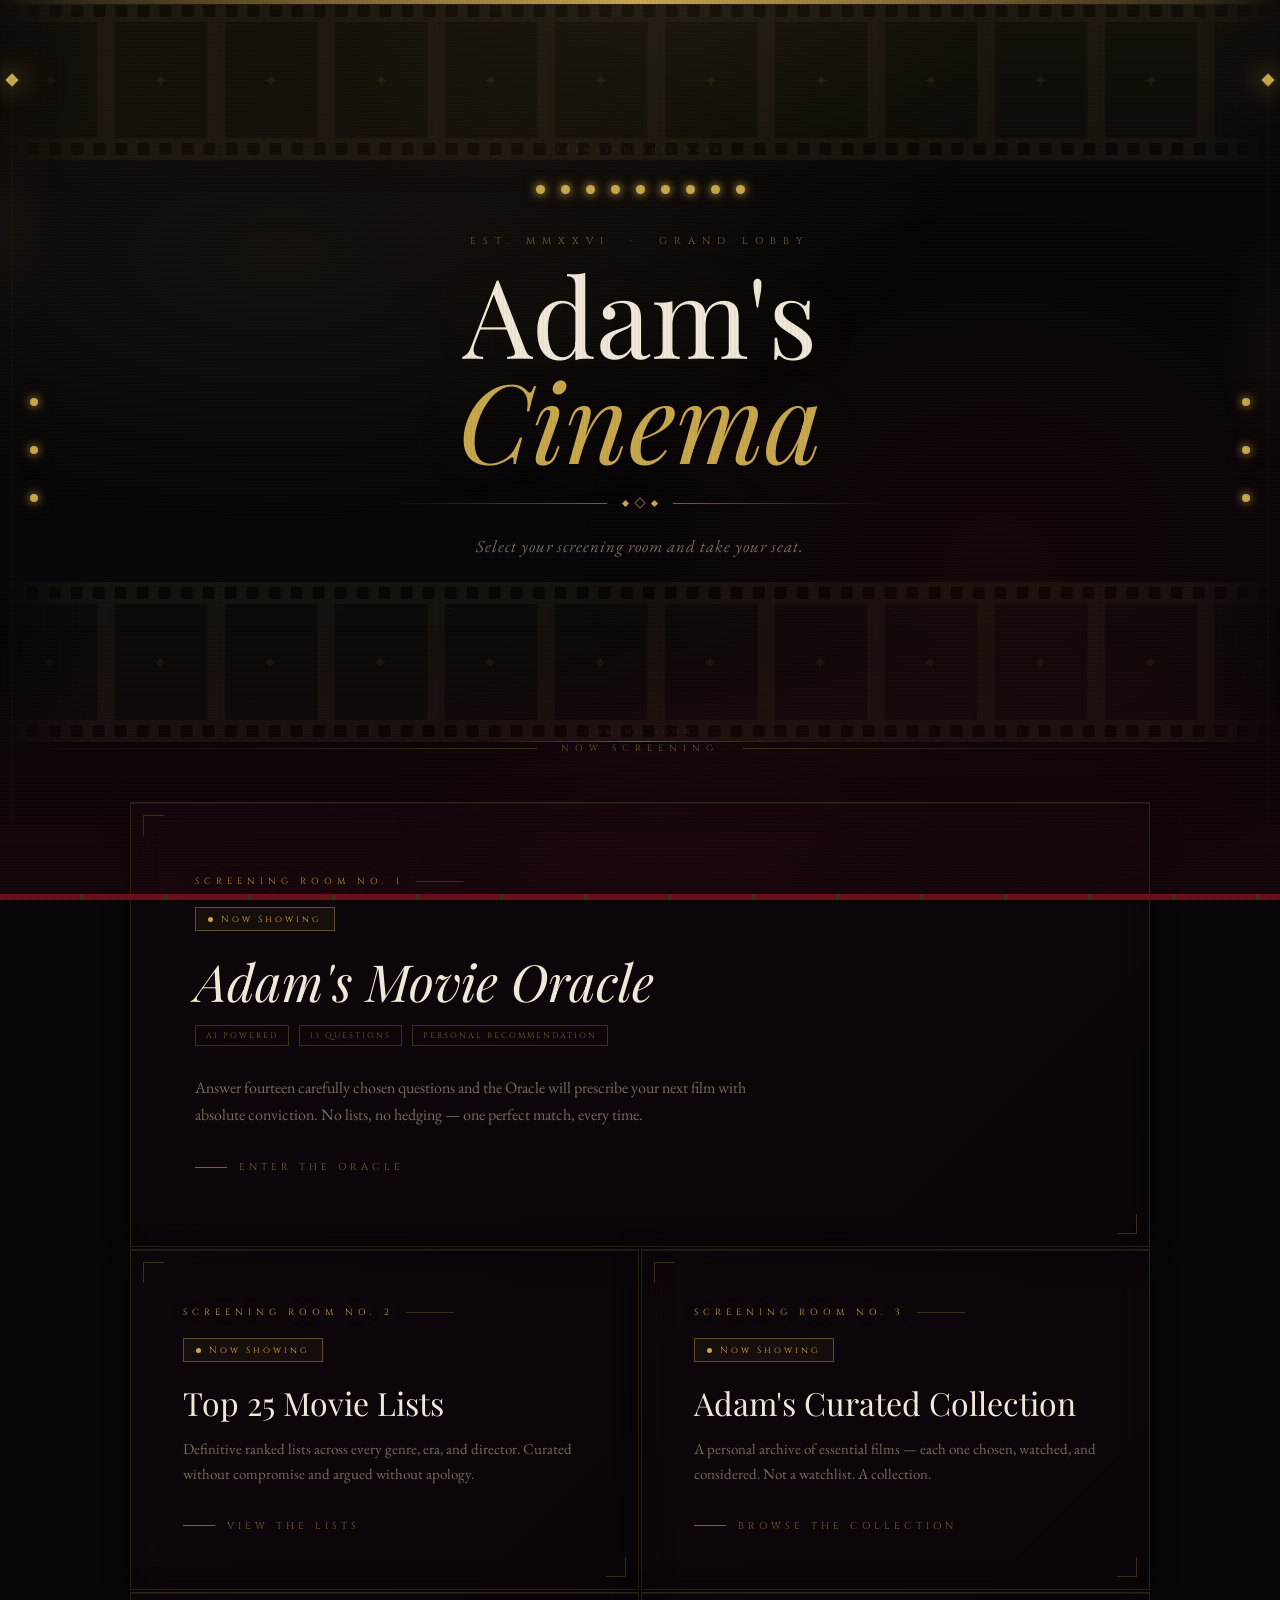
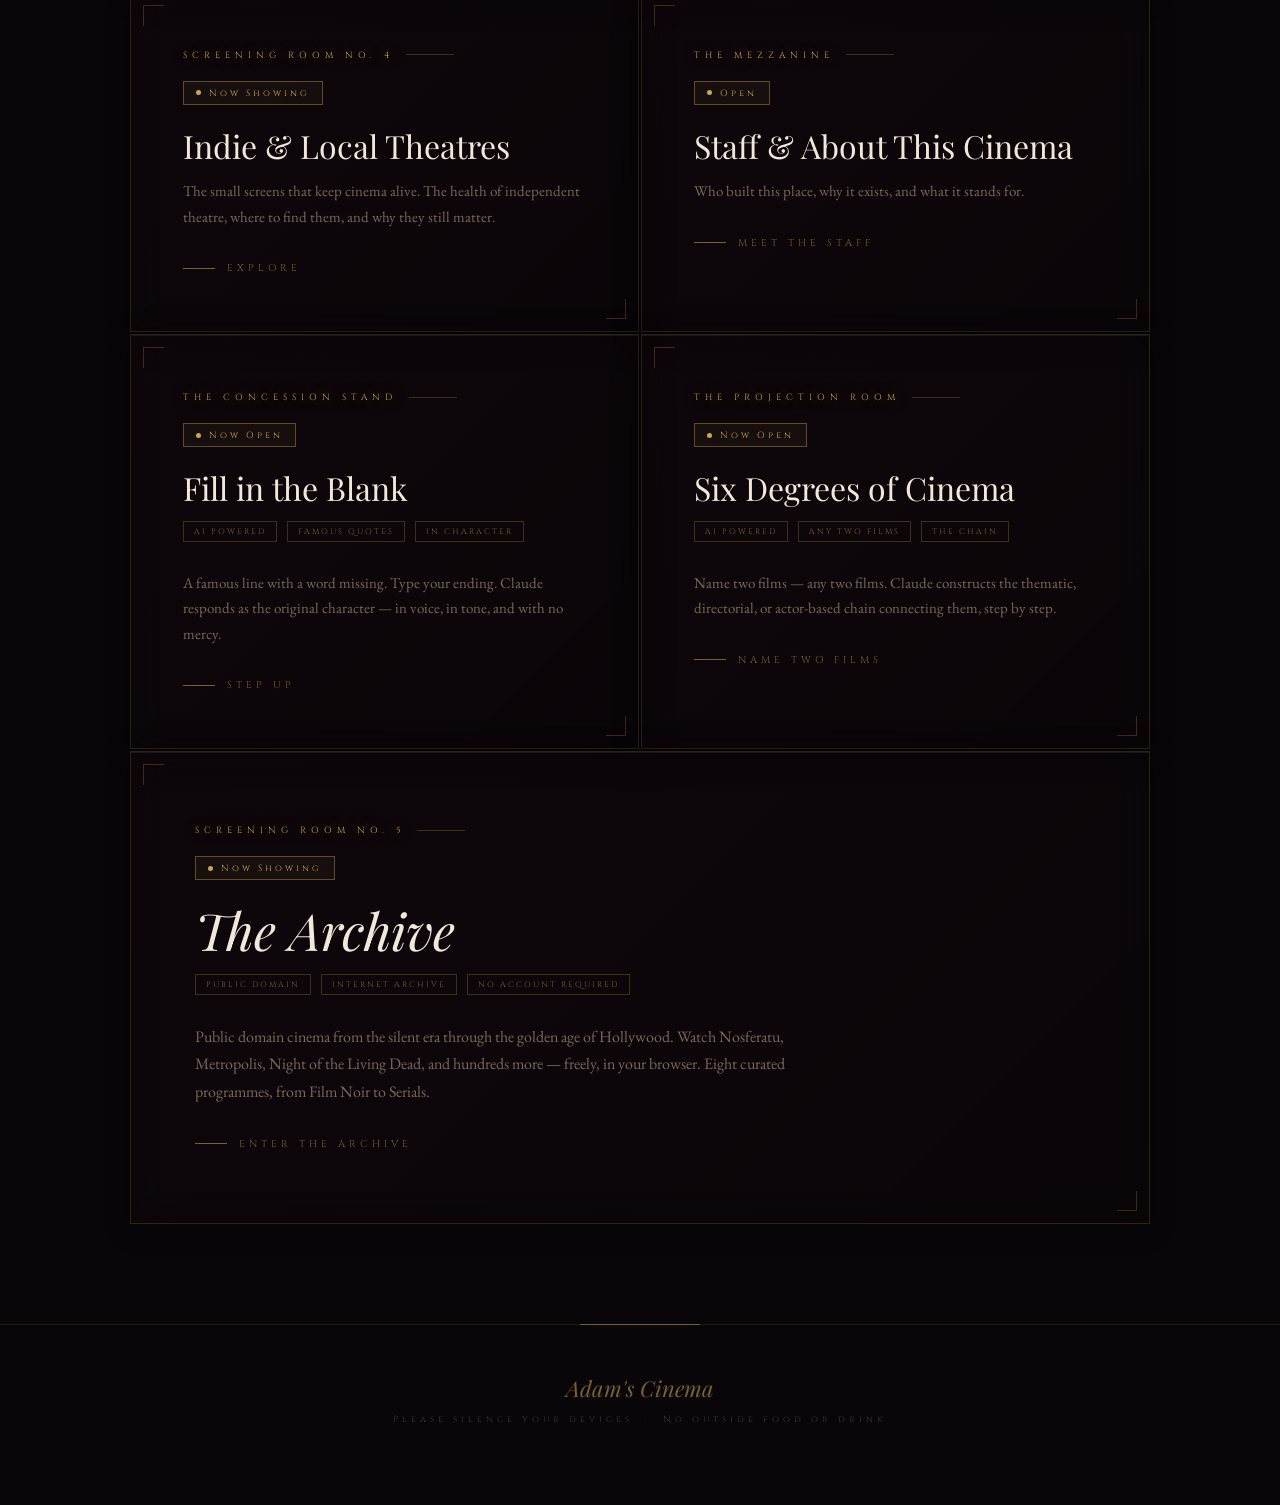
==== index.html @ 1a8cfc2f "Add Six Degrees of Cinema, Oracle dossier; update docs sixdegrees.html (new): - Two film inputs → or" ====
<!DOCTYPE html>
<html lang="en">
<head>
<meta charset="UTF-8">
<meta name="viewport" content="width=device-width, initial-scale=1.0">
<title>Adam's Cinema — Grand Lobby</title>
<link rel="preconnect" href="https://fonts.googleapis.com">
<link rel="preconnect" href="https://fonts.gstatic.com" crossorigin>
<link href="https://fonts.googleapis.com/css2?family=Playfair+Display:ital,wght@0,400;0,500;0,700;1,400;1,600&family=EB+Garamond:ital,wght@0,400;0,500;1,400&family=Cinzel:wght@400;500;600&family=Courier+Prime:ital,wght@0,400;0,700;1,400&display=swap" rel="stylesheet">
<link rel="stylesheet" href="style.css">
<style>
/* index overrides */
.curtain-left, .curtain-right { transition-duration:2s; }
.floor-glow { height:280px; background:linear-gradient(to top,rgba(107,15,26,0.12),transparent); }
.spotlight { position:fixed; top:-100px; left:50%; transform:translateX(-50%); width:800px; height:600px; background:radial-gradient(ellipse at 50% 10%,rgba(201,168,76,0.05) 0%,transparent 65%); pointer-events:none; z-index:1; }
.sconce { position:fixed; top:50%; transform:translateY(-50%); width:20px; z-index:5; display:flex; flex-direction:column; align-items:center; gap:40px; }
.sconce.left { left:24px; }
.sconce.right { right:24px; }
.sconce-bulb { width:8px; height:8px; border-radius:50%; background:var(--gold); box-shadow:0 0 10px var(--gold),0 0 24px rgba(201,168,76,0.3); animation:sconcePulse 4s ease infinite; }
.sconce-bulb:nth-child(2){animation-delay:1.3s} .sconce-bulb:nth-child(3){animation-delay:2.6s}
@keyframes sconcePulse { 0%,100%{opacity:0.7} 50%{opacity:1;box-shadow:0 0 14px var(--gold),0 0 30px rgba(201,168,76,0.4)} }
header { padding:185px 20px 185px; overflow:hidden; position:relative; }
.header-content { position:relative; z-index:2; }
.marquee-row { display:flex; justify-content:center; align-items:center; gap:16px; margin-bottom:40px; }
.marquee-bulb { width:9px; height:9px; border-radius:50%; background:var(--gold); box-shadow:0 0 8px var(--gold),0 0 16px rgba(201,168,76,0.35); animation:bulbFlicker 3.5s ease infinite; }
.marquee-bulb:nth-child(2n){animation-delay:0.5s} .marquee-bulb:nth-child(3n){animation-delay:1.1s} .marquee-bulb:nth-child(4n){animation-delay:1.7s} .marquee-bulb:nth-child(5n){animation-delay:2.3s}
.established { font-family:'Cinzel',serif; font-size:10px; letter-spacing:7px; color:var(--gold-dim); text-transform:uppercase; margin-bottom:14px; opacity:0; animation:revealDown 0.9s ease forwards 2.4s; }
h1 { font-size:clamp(52px,9vw,110px); text-shadow:0 0 80px rgba(201,168,76,0.12); opacity:0; animation:revealDown 0.9s ease forwards 2.6s; }
.header-rule { display:flex; align-items:center; justify-content:center; gap:16px; margin:28px auto; max-width:500px; opacity:0; animation:revealDown 0.9s ease forwards 2.8s; }
.rule-line { flex:1; height:1px; background:linear-gradient(90deg,transparent,var(--gold-dim)); }
.rule-line.r { background:linear-gradient(270deg,transparent,var(--gold-dim)); }
.rule-center { display:flex; gap:8px; align-items:center; }
.diamond { width:5px; height:5px; background:var(--gold); transform:rotate(45deg); }
.diamond.hollow { background:transparent; border:1px solid var(--gold-dim); width:8px; height:8px; }
.header-sub { font-family:'EB Garamond',serif; font-style:italic; font-size:17px; color:var(--cream-muted); letter-spacing:1px; opacity:0; animation:revealDown 0.9s ease forwards 3.0s; }
@keyframes revealDown { from{opacity:0;transform:translateY(-16px)} to{opacity:1;transform:translateY(0)} }
.lobby-entry { display:flex; align-items:center; justify-content:center; gap:24px; padding:0 40px 48px; opacity:0; animation:fadeIn 1s ease forwards 3.2s; }
.lobby-line { flex:1; height:1px; background:linear-gradient(90deg,transparent,var(--gold-pale)); }
.lobby-line.r { background:linear-gradient(270deg,transparent,var(--gold-pale)); }
.lobby-label { font-family:'Cinzel',serif; font-size:9px; letter-spacing:6px; color:var(--gold-dim); text-transform:uppercase; white-space:nowrap; }
@keyframes fadeIn { from{opacity:0} to{opacity:1} }
.rooms { display:grid; grid-template-columns:1fr 1fr; gap:2px; max-width:1100px; margin:0 auto; padding:0 40px 100px; }
.room.feature { grid-column:1/-1; }
.room { position:relative; overflow:hidden; cursor:pointer; text-decoration:none; display:block; opacity:0; animation:revealRoom 0.7s ease forwards; background:linear-gradient(135deg,rgba(26,8,16,0.28),rgba(15,5,8,0.35)); backdrop-filter:blur(20px) saturate(1.4); -webkit-backdrop-filter:blur(20px) saturate(1.4); border:1px solid rgba(201,168,76,0.18); box-shadow:inset 0 1px 0 rgba(255,255,255,0.07),0 4px 24px rgba(0,0,0,0.4); transition:border-color 0.4s ease,box-shadow 0.4s ease; }
.room:hover { border-color:rgba(201,168,76,0.4); box-shadow:inset 0 1px 0 rgba(255,255,255,0.08),0 4px 32px rgba(0,0,0,0.5),0 0 40px rgba(201,168,76,0.18),0 0 80px rgba(201,168,76,0.07); }
.room.feature{animation-delay:3.4s} .room:nth-child(2){animation-delay:3.6s} .room:nth-child(3){animation-delay:3.7s} .room:nth-child(4){animation-delay:3.8s} .room:nth-child(5){animation-delay:3.9s} .room:nth-child(6){animation-delay:4.0s} .room:nth-child(7){animation-delay:4.1s} .room:nth-child(8){animation-delay:4.2s}
@keyframes revealRoom { from{opacity:0;transform:translateY(20px)} to{opacity:1;transform:translateY(0)} }
.room::before { content:''; position:absolute; inset:0; background:radial-gradient(ellipse at 50% 0%,rgba(201,168,76,0.06) 0%,transparent 70%); opacity:0; transition:opacity 0.5s; z-index:0; }
.room:hover::before { opacity:1; }
.room::after { content:''; position:absolute; top:12px; left:12px; width:20px; height:20px; border-top:1px solid rgba(201,168,76,0.25); border-left:1px solid rgba(201,168,76,0.25); transition:all 0.4s; z-index:1; }
.room:hover::after { width:28px; height:28px; border-color:var(--gold); }
.room-corner-br { position:absolute; bottom:12px; right:12px; width:20px; height:20px; border-bottom:1px solid rgba(201,168,76,0.25); border-right:1px solid rgba(201,168,76,0.25); transition:all 0.4s; z-index:1; pointer-events:none; }
.room:hover .room-corner-br { width:28px; height:28px; border-color:var(--gold); }
.room-inner { position:relative; z-index:2; padding:56px 52px; display:flex; flex-direction:column; }
.room.feature .room-inner { padding:72px 64px; }
.room-num { font-family:'Cinzel',serif; font-size:9px; letter-spacing:5px; color:var(--gold); text-transform:uppercase; margin-bottom:20px; display:flex; align-items:center; gap:12px; text-shadow:0 0 14px rgba(201,168,76,0.5); }
.room-num::after { content:''; flex:1; max-width:48px; height:1px; background:var(--gold-pale); }
.room-status { display:inline-flex; align-items:center; gap:8px; font-family:'Cinzel',serif; font-size:9px; letter-spacing:3px; padding:5px 12px; border:1px solid; margin-bottom:24px; align-self:flex-start; }
.room-status.showing { border-color:rgba(201,168,76,0.4); color:var(--gold); background:rgba(201,168,76,0.05); }
.room-status.coming-soon { border-color:rgba(139,26,40,0.4); color:var(--crimson-bright); background:rgba(139,26,40,0.05); }
.status-dot { width:5px; height:5px; border-radius:50%; background:currentColor; }
.status-dot.pulse { animation:dotPulse 2s ease infinite; }
@keyframes dotPulse { 0%,100%{opacity:1} 50%{opacity:0.3} }
.room-title { font-family:'Playfair Display',serif; font-weight:400; line-height:1.05; color:var(--cream); margin-bottom:16px; transition:color 0.3s; }
.room.feature .room-title { font-size:clamp(36px,4vw,56px); font-style:italic; }
.room:not(.feature) .room-title { font-size:clamp(24px,2.5vw,36px); }
.room-desc { font-size:16px; line-height:1.7; color:var(--cream-muted); max-width:600px; transition:color 0.3s; margin-bottom:32px; }
.room:not(.feature) .room-desc { font-size:15px; max-width:100%; }
.room:hover .room-desc { color:var(--cream-dim); }
.room-enter { display:flex; align-items:center; gap:12px; font-family:'Cinzel',serif; font-size:10px; letter-spacing:4px; color:var(--gold-dim); text-transform:uppercase; transition:all 0.4s; margin-top:auto; }
.room:hover .room-enter { color:var(--gold); gap:16px; }
.enter-line { width:32px; height:1px; background:currentColor; transition:width 0.4s; }
.room:hover .enter-line { width:48px; }
.feature-tags { display:flex; gap:10px; flex-wrap:wrap; margin-bottom:28px; }
.tag { font-family:'Cinzel',serif; font-size:8px; letter-spacing:2px; padding:4px 10px; border:1px solid var(--gold-pale); color:var(--gold-dim); text-transform:uppercase; }
.room.coming-soon-room { pointer-events:none; }
.coming-soon-room .room-title, .coming-soon-room .room-desc { opacity:0.5; }
footer { text-align:center; padding:48px 20px 80px; border-top:1px solid var(--cream-ghost); position:relative; }
footer::before { content:''; position:absolute; top:-1px; left:50%; transform:translateX(-50%); width:120px; height:1px; background:var(--gold-dim); }
.footer-mark { font-family:'Playfair Display',serif; font-style:italic; font-size:22px; color:var(--gold-dim); margin-bottom:10px; }
.footer-sub { font-family:'Cinzel',serif; font-size:9px; letter-spacing:4px; color:var(--cream-muted); opacity:0.5; }
/* Filmstrip — top row (trending) + bottom row (upcoming) */
.filmstrip-top,.filmstrip-bottom { position:absolute; left:0; right:0; height:160px; z-index:0; overflow:hidden; pointer-events:none; -webkit-mask-image:linear-gradient(to right,transparent 0%,rgba(0,0,0,0.9) 7%,rgba(0,0,0,0.9) 93%,transparent 100%); mask-image:linear-gradient(to right,transparent 0%,rgba(0,0,0,0.9) 7%,rgba(0,0,0,0.9) 93%,transparent 100%); }
.filmstrip-top { top:0; }
.filmstrip-bottom { bottom:0; }
.filmstrip-top.interactive,.filmstrip-bottom.interactive { pointer-events:auto; }
.filmstrip-scroll { display:flex; height:100%; animation:filmRoll 55s linear infinite; will-change:transform; }
.filmstrip-scroll.reverse { animation-name:filmRollReverse; }
.filmstrip-scroll:hover { animation-play-state:paused; }
@keyframes filmRoll { from{transform:translateX(0)} to{transform:translateX(-50%)} }
@keyframes filmRollReverse { from{transform:translateX(-50%)} to{transform:translateX(0)} }
.film-unit { display:flex; flex-direction:column; flex-shrink:0; width:110px; background:#18140f; transition:transform 0.25s ease; }
.film-unit[data-title] { cursor:pointer; }
.film-unit[data-title]:hover { transform:scaleY(1.06); transform-origin:center; z-index:10; }
.film-sprocket { height:22px; flex-shrink:0; background-color:#18140f; background-image:url("data:image/svg+xml,%3Csvg xmlns='http://www.w3.org/2000/svg' width='22' height='22'%3E%3Crect width='22' height='22' fill='%2318140f'/%3E%3Crect x='5' y='5' width='12' height='12' rx='2' fill='%230a0706'/%3E%3C/svg%3E"); background-repeat:repeat-x; background-size:22px 22px; }
.film-middle { flex:1; display:flex; align-items:stretch; }
.film-border-l { width:5px; background:#18140f; flex-shrink:0; }
.film-window { flex:1; position:relative; overflow:hidden; background:#0d0b09; border-radius:2px; }
.film-window img { width:100%; height:100%; object-fit:cover; display:block; opacity:0; transition:opacity 0.5s,filter 0.35s; filter:saturate(0.5) brightness(0.7) sepia(0.2); }
.film-window img.loaded { opacity:1; }
.film-unit[data-title]:hover .film-window img { filter:saturate(1) brightness(1); }
.film-no-poster { width:100%; height:100%; display:flex; align-items:center; justify-content:center; color:rgba(201,168,76,0.1); font-size:18px; }
.film-edge-code { position:absolute; top:3px; left:3px; font-family:'Courier New',monospace; font-size:5px; color:rgba(201,168,76,0.18); letter-spacing:0.5px; line-height:1; }
.film-divider { width:14px; background:#18140f; flex-shrink:0; border-left:1px solid #0a0706; }
.filmstrip-label { position:absolute; bottom:5px; left:50%; transform:translateX(-50%); font-family:'Cinzel',serif; font-size:7px; letter-spacing:5px; color:rgba(201,168,76,0.2); text-transform:uppercase; white-space:nowrap; pointer-events:none; z-index:2; }
/* Hover popup card */
#film-popup { position:fixed; z-index:500; width:200px; background:rgba(18,6,12,0.42); backdrop-filter:blur(24px) saturate(1.5); -webkit-backdrop-filter:blur(24px) saturate(1.5); border:1px solid rgba(201,168,76,0.3); pointer-events:none; opacity:0; transform:translateY(6px); transition:opacity 0.22s ease,transform 0.22s ease; box-shadow:inset 0 1px 0 rgba(255,255,255,0.05),0 8px 32px rgba(0,0,0,0.65),0 0 0 1px rgba(201,168,76,0.05); display:none; }
#film-popup.visible { opacity:1; transform:translateY(0); }
#film-popup::before,#film-popup::after { content:''; position:absolute; width:12px; height:12px; border-color:rgba(201,168,76,0.6); border-style:solid; }
#film-popup::before { top:-1px; left:-1px; border-width:1px 0 0 1px; }
#film-popup::after { bottom:-1px; right:-1px; border-width:0 1px 1px 0; }
.popup-poster-wrap { width:100%; aspect-ratio:2/3; overflow:hidden; background:rgba(26,8,16,0.6); }
.popup-poster { width:100%; height:100%; object-fit:cover; display:block; filter:saturate(0.85) brightness(0.92); }
.popup-no-poster { width:100%; height:100%; display:flex; align-items:center; justify-content:center; color:rgba(201,168,76,0.1); font-size:28px; }
.popup-info { padding:10px 12px 13px; }
.popup-title { font-family:'Playfair Display',serif; font-size:13px; font-style:italic; color:var(--cream); line-height:1.3; margin-bottom:5px; }
.popup-meta { font-family:'Cinzel',serif; font-size:7.5px; letter-spacing:2px; color:var(--gold-dim); text-transform:uppercase; margin-bottom:7px; }
.popup-overview { font-family:'EB Garamond',serif; font-size:12px; line-height:1.55; color:var(--cream-muted); }
@media (max-width:700px) {
  .rooms { grid-template-columns:1fr; padding:0 20px 80px; }
  .room.feature { grid-column:1; }
  .room-inner { padding:40px 32px; }
  .room.feature .room-inner { padding:48px 32px; }
  h1 { font-size:52px; }
  .sconce { display:none; }
  header { padding:135px 20px 135px; }
  .filmstrip-top,.filmstrip-bottom { height:120px; }
  .film-unit { width:88px; }
  #film-popup { display:none !important; }
}
</style>
</head>
<body>

<div class="curtain-left" id="curtainL"></div>
<div class="curtain-right" id="curtainR"></div>

<div class="ceiling"></div>
<div class="ceiling-glow"></div>
<div class="floor"></div>
<div class="floor-glow"></div>
<div class="spotlight"></div>

<div class="sconce left">
  <div class="sconce-bulb"></div>
  <div class="sconce-bulb"></div>
  <div class="sconce-bulb"></div>
</div>
<div class="sconce right">
  <div class="sconce-bulb"></div>
  <div class="sconce-bulb"></div>
  <div class="sconce-bulb"></div>
</div>

<header>
  <!-- Filmstrip top: Trending This Week — scrolls left -->
  <div class="filmstrip-top" id="filmstripTop">
    <div class="filmstrip-scroll" id="filmstripTrackTop"></div>
    <div class="filmstrip-label">Trending This Week</div>
  </div>
  <!-- Filmstrip bottom: Coming Soon — scrolls right -->
  <div class="filmstrip-bottom" id="filmstripBottom">
    <div class="filmstrip-scroll reverse" id="filmstripTrackBottom"></div>
    <div class="filmstrip-label">Coming Soon</div>
  </div>

  <div class="header-content">
    <div class="marquee-row">
      <div class="marquee-bulb"></div><div class="marquee-bulb"></div>
      <div class="marquee-bulb"></div><div class="marquee-bulb"></div>
      <div class="marquee-bulb"></div><div class="marquee-bulb"></div>
      <div class="marquee-bulb"></div><div class="marquee-bulb"></div>
      <div class="marquee-bulb"></div>
    </div>

    <div class="established">Est. MMXXVI &nbsp;·&nbsp; Grand Lobby</div>

    <h1>Adam's<em>Cinema</em></h1>

    <div class="header-rule">
      <div class="rule-line"></div>
      <div class="rule-center">
        <div class="diamond"></div>
        <div class="diamond hollow"></div>
        <div class="diamond"></div>
      </div>
      <div class="rule-line r"></div>
    </div>

    <p class="header-sub">Select your screening room and take your seat.</p>
  </div>
</header>

<div class="lobby-entry">
  <div class="lobby-line"></div>
  <span class="lobby-label">Now Screening</span>
  <div class="lobby-line r"></div>
</div>

<div class="rooms">

  <!-- FEATURE: Film Oracle -->
  <a class="room feature" href="adams-oracle.html">
    <div class="room-corner-br"></div>
    <div class="room-inner">
      <div class="room-num">Screening Room No. 1</div>
      <div class="room-status showing">
        <div class="status-dot pulse"></div>
        Now Showing
      </div>
      <div class="room-title">Adam's Movie Oracle</div>
      <div class="feature-tags">
        <span class="tag">AI Powered</span>
        <span class="tag">13 Questions</span>
        <span class="tag">Personal Recommendation</span>
      </div>
      <p class="room-desc">Answer fourteen carefully chosen questions and the Oracle will prescribe your next film with absolute conviction. No lists, no hedging — one perfect match, every time.</p>
      <div class="room-enter">
        <div class="enter-line"></div>
        Enter the Oracle
      </div>
    </div>
  </a>

  <!-- Top 25 Lists -->
  <a class="room" href="top25.html">
    <div class="room-corner-br"></div>
    <div class="room-inner">
      <div class="room-num">Screening Room No. 2</div>
      <div class="room-status showing">
        <div class="status-dot pulse"></div>
        Now Showing
      </div>
      <div class="room-title">Top 25 Movie Lists</div>
      <p class="room-desc">Definitive ranked lists across every genre, era, and director. Curated without compromise and argued without apology.</p>
      <div class="room-enter">
        <div class="enter-line"></div>
        View the Lists
      </div>
    </div>
  </a>

  <!-- Curated Collection -->
  <a class="room" href="collection.html">
    <div class="room-corner-br"></div>
    <div class="room-inner">
      <div class="room-num">Screening Room No. 3</div>
      <div class="room-status showing">
        <div class="status-dot pulse"></div>
        Now Showing
      </div>
      <div class="room-title">Adam's Curated Collection</div>
      <p class="room-desc">A personal archive of essential films — each one chosen, watched, and considered. Not a watchlist. A collection.</p>
      <div class="room-enter">
        <div class="enter-line"></div>
        Browse the Collection
      </div>
    </div>
  </a>

  <!-- Indie & Local Theatres -->
  <a class="room" href="indie.html">
    <div class="room-corner-br"></div>
    <div class="room-inner">
      <div class="room-num">Screening Room No. 4</div>
      <div class="room-status showing">
        <div class="status-dot pulse"></div>
        Now Showing
      </div>
      <div class="room-title">Indie & Local Theatres</div>
      <p class="room-desc">The small screens that keep cinema alive. The health of independent theatre, where to find them, and why they still matter.</p>
      <div class="room-enter">
        <div class="enter-line"></div>
        Explore
      </div>
    </div>
  </a>

  <!-- Staff / About -->
  <a class="room" href="staff.html">
    <div class="room-corner-br"></div>
    <div class="room-inner">
      <div class="room-num">The Mezzanine</div>
      <div class="room-status showing">
        <div class="status-dot pulse"></div>
        Open
      </div>
      <div class="room-title">Staff &amp; About This Cinema</div>
      <p class="room-desc">Who built this place, why it exists, and what it stands for.</p>
      <div class="room-enter">
        <div class="enter-line"></div>
        Meet the Staff
      </div>
    </div>
  </a>

  <!-- The Concession Stand -->
  <a class="room" href="concession.html">
    <div class="room-corner-br"></div>
    <div class="room-inner">
      <div class="room-num">The Concession Stand</div>
      <div class="room-status showing">
        <div class="status-dot pulse"></div>
        Now Open
      </div>
      <div class="room-title">Fill in the Blank</div>
      <div class="feature-tags">
        <span class="tag">AI Powered</span>
        <span class="tag">Famous Quotes</span>
        <span class="tag">In Character</span>
      </div>
      <p class="room-desc">A famous line with a word missing. Type your ending. Claude responds as the original character — in voice, in tone, and with no mercy.</p>
      <div class="room-enter">
        <div class="enter-line"></div>
        Step Up
      </div>
    </div>
  </a>

  <!-- Six Degrees of Cinema -->
  <a class="room" href="sixdegrees.html">
    <div class="room-corner-br"></div>
    <div class="room-inner">
      <div class="room-num">The Projection Room</div>
      <div class="room-status showing">
        <div class="status-dot pulse"></div>
        Now Open
      </div>
      <div class="room-title">Six Degrees of Cinema</div>
      <div class="feature-tags">
        <span class="tag">AI Powered</span>
        <span class="tag">Any Two Films</span>
        <span class="tag">The Chain</span>
      </div>
      <p class="room-desc">Name two films — any two films. Claude constructs the thematic, directorial, or actor-based chain connecting them, step by step.</p>
      <div class="room-enter">
        <div class="enter-line"></div>
        Name Two Films
      </div>
    </div>
  </a>

  <!-- The Archive — full-width bookend matching Oracle -->
  <a class="room feature" href="classic.html">
    <div class="room-corner-br"></div>
    <div class="room-inner">
      <div class="room-num">Screening Room No. 5</div>
      <div class="room-status showing">
        <div class="status-dot pulse"></div>
        Now Showing
      </div>
      <div class="room-title">The Archive</div>
      <div class="feature-tags">
        <span class="tag">Public Domain</span>
        <span class="tag">Internet Archive</span>
        <span class="tag">No Account Required</span>
      </div>
      <p class="room-desc">Public domain cinema from the silent era through the golden age of Hollywood. Watch Nosferatu, Metropolis, Night of the Living Dead, and hundreds more — freely, in your browser. Eight curated programmes, from Film Noir to Serials.</p>
      <div class="room-enter">
        <div class="enter-line"></div>
        Enter the Archive
      </div>
    </div>
  </a>

</div>

<footer>
  <div class="footer-mark">Adam's Cinema</div>
  <div class="footer-sub">Please silence your devices &nbsp;·&nbsp; No outside food or drink</div>
</footer>

<script>
  // Curtain open
  setTimeout(() => {
    document.getElementById('curtainL').classList.add('open');
    document.getElementById('curtainR').classList.add('open');
  }, 400);

  // ── Filmstrip: Trending (top) + Upcoming (bottom) ─────────────────────
  const WORKER      = 'https://tmdb-proxy.adamrowe312.workers.dev';
  const POSTER_BASE = 'https://image.tmdb.org/t/p/w185';

  function esc(s) {
    return String(s || '').replace(/&/g, '&amp;').replace(/"/g, '&quot;');
  }

  function buildUnit(m, index) {
    const posterHtml = m && m.poster_path
      ? `<img src="${POSTER_BASE}${m.poster_path}" alt="" loading="lazy">`
      : `<div class="film-no-poster">✦</div>`;
    const edgeCode = m ? String(index + 1).padStart(2, '0') : '—';
    const dataAttrs = m
      ? `data-title="${esc(m.title)}" data-year="${m.release_date ? m.release_date.slice(0,4) : ''}" data-rating="${m.vote_average ? m.vote_average.toFixed(1) : ''}" data-overview="${esc((m.overview || '').slice(0, 160))}" data-poster="${esc(m.poster_path || '')}"`
      : '';

    return `<div class="film-unit" ${dataAttrs}>
      <div class="film-sprocket"></div>
      <div class="film-middle">
        <div class="film-border-l"></div>
        <div class="film-window">
          <div class="film-edge-code">${edgeCode}</div>
          ${posterHtml}
        </div>
        <div class="film-divider"></div>
      </div>
      <div class="film-sprocket"></div>
    </div>`;
  }

  // ── Popup ───────────────────────────────────────────────────────────────
  const popup          = document.getElementById('film-popup');
  const popupImg       = document.getElementById('popup-img');
  const popupTitleEl   = document.getElementById('popup-title');
  const popupMetaEl    = document.getElementById('popup-meta');
  const popupOverviewEl = document.getElementById('popup-overview');
  let   hideTimer;

  function showPopup(unit, isTop) {
    const title    = unit.dataset.title;
    const year     = unit.dataset.year;
    const rating   = unit.dataset.rating;
    const overview = unit.dataset.overview;
    const poster   = unit.dataset.poster;
    if (!title) return;

    clearTimeout(hideTimer);
    popupTitleEl.textContent    = title;
    popupMetaEl.textContent     = [year, rating ? '★ ' + rating : ''].filter(Boolean).join('  ·  ');
    popupOverviewEl.textContent = overview || '';

    if (poster) {
      popupImg.src = POSTER_BASE + poster;
      popupImg.parentElement.style.display = 'block';
    } else {
      popupImg.parentElement.style.display = 'none';
    }

    // Render off-screen to measure, then position
    popup.style.visibility = 'hidden';
    popup.style.display    = 'block';

    requestAnimationFrame(() => {
      const rect = unit.getBoundingClientRect();
      const pw   = popup.offsetWidth;
      const ph   = popup.offsetHeight;
      const vw   = window.innerWidth;
      const vh   = window.innerHeight;

      let left = rect.left + rect.width / 2 - pw / 2;
      left = Math.max(8, Math.min(left, vw - pw - 8));

      let top = isTop ? rect.bottom + 10 : rect.top - ph - 10;
      top = Math.max(8, Math.min(top, vh - ph - 8));

      popup.style.left       = left + 'px';
      popup.style.top        = top  + 'px';
      popup.style.visibility = 'visible';
      requestAnimationFrame(() => popup.classList.add('visible'));
    });
  }

  function hidePopup() {
    popup.classList.remove('visible');
    hideTimer = setTimeout(() => { popup.style.display = 'none'; }, 230);
  }

  function attachPopupEvents(track, isTop) {
    track.querySelectorAll('.film-unit[data-title]').forEach(unit => {
      unit.addEventListener('mouseenter', () => showPopup(unit, isTop));
      unit.addEventListener('mouseleave', hidePopup);
    });
  }

  function buildStrip(track, bg, films, isTop) {
    const unitWidth = 110;
    if (!films.length) {
      const placeholders = Array.from({length: 20}, (_, i) => buildUnit(null, i)).join('');
      track.innerHTML = placeholders + placeholders;
      return;
    }
    const units = films.map((m, i) => buildUnit(m, i)).join('');
    track.innerHTML = units + units;
    track.querySelectorAll('img').forEach(img => {
      img.addEventListener('load',  () => img.classList.add('loaded'));
      img.addEventListener('error', () => {
        img.parentElement.innerHTML = '<div class="film-no-poster">✦</div>';
      });
    });
    bg.classList.add('interactive');
    const duration = Math.max(25, (films.length * unitWidth) / 6);
    track.style.animationDuration = `${duration}s`;
    attachPopupEvents(track, isTop);
  }

  async function loadFilmstrips() {
    const trackTop    = document.getElementById('filmstripTrackTop');
    const trackBottom = document.getElementById('filmstripTrackBottom');
    const bgTop       = document.getElementById('filmstripTop');
    const bgBottom    = document.getElementById('filmstripBottom');

    const [trendingData, upcomingData] = await Promise.all([
      fetch(`${WORKER}/trending/movie/week`).then(r => r.json()).catch(() => ({ results: [] })),
      fetch(`${WORKER}/movie/upcoming?region=US&page=1`).then(r => r.json()).catch(() => ({ results: [] }))
    ]);

    buildStrip(trackTop,    bgTop,    (trendingData.results || []).filter(m => m.title), true);
    buildStrip(trackBottom, bgBottom, (upcomingData.results || []).filter(m => m.title), false);
  }

  loadFilmstrips();
</script>

<script>
(function(){
  if(window.innerWidth<900)return;
  if(window.matchMedia('(prefers-reduced-motion:reduce)').matches)return;

  // Create left and right rails
  ['rail-l','rail-r'].forEach(function(c){
    var r=document.createElement('div');
    r.className='theatre-rail '+c;
    r.setAttribute('aria-hidden','true');
    r.innerHTML='<div class="rail-track"><div class="rail-fill"></div></div>'
               +'<div class="rail-marker"></div>'
               +'<div class="rail-glow"></div>';
    document.body.appendChild(r);
  });

  var fills   = document.querySelectorAll('.rail-fill');
  var markers = document.querySelectorAll('.rail-marker');
  var glows   = document.querySelectorAll('.rail-glow');

  // ── Scroll rope + parallax glow ──────────────────
  function update(){
    var s = window.scrollY;
    var maxS = document.documentElement.scrollHeight - window.innerHeight;
    var p = maxS > 0 ? Math.min(1, Math.max(0, s / maxS)) : 0;

    // Rope fill
    fills.forEach(function(f){ f.style.height = (p*100)+'%'; });

    // Diamond marker (80px padding from top/bottom)
    var trackH = window.innerHeight - 160;
    var markerY = 80 + p * trackH;
    markers.forEach(function(m){ m.style.top = markerY+'px'; });

    // Parallax glow — left leads, right slightly offset
    if(glows[0]) glows[0].style.top = (8  + p*54)+'%';
    if(glows[1]) glows[1].style.top = (22 + p*52)+'%';
  }

  window.addEventListener('scroll', update, {passive:true});
  window.addEventListener('resize', update, {passive:true});
  update();

  // ── Section pulse (IntersectionObserver) ─────────
  var obs = new IntersectionObserver(function(entries){
    entries.forEach(function(e){
      if(e.isIntersecting){
        markers.forEach(function(m){
          m.classList.add('pulsing');
          setTimeout(function(){ m.classList.remove('pulsing'); }, 500);
        });
      }
    });
  },{threshold:0.2, rootMargin:'-8% 0px -8% 0px'});

  document.querySelectorAll(
    'h1, h2, .section-head, .section-head-title, .list-meta, header'
  ).forEach(function(el){ obs.observe(el); });
})();
</script>

<!-- Film hover popup -->
<div id="film-popup">
  <div class="popup-poster-wrap">
    <img class="popup-poster" id="popup-img" src="" alt="">
  </div>
  <div class="popup-info">
    <div class="popup-title" id="popup-title"></div>
    <div class="popup-meta" id="popup-meta"></div>
    <div class="popup-overview" id="popup-overview"></div>
  </div>
</div>

</body>
</html>
---- style.css ----
/* =====================================================
   Adam's Cinema — Shared Stylesheet
   style.css
   ===================================================== */

/* ── GOOGLE FONTS ──────────────────────────────────── */
/* ── CSS VARIABLES ─────────────────────────────────── */
:root {
  --black:          #080608;
  --deep:           #0f0a0c;
  --velvet:         #1a0a10;
  --velvet-mid:     #2a1018;
  --velvet-light:   #3d1822;
  --crimson:        #6b0f1a;
  --crimson-bright: #8b1a28;
  --gold:           #c9a84c;
  --gold-bright:    #e8c86a;
  --gold-dim:       #7a6130;
  --gold-pale:      #3d3018;
  --cream:          #f0e8d8;
  --cream-dim:      #c8b898;
  --cream-muted:    #7a6a58;
  --cream-ghost:    #1e1810;
  --code-bg:        #0e0a0c;
  --code-border:    #2a1a20;
}

/* ── RESET & BASE ──────────────────────────────────── */
* { margin: 0; padding: 0; box-sizing: border-box; }
html { scroll-behavior: smooth; }

body {
  background: var(--black);
  color: var(--cream);
  font-family: 'EB Garamond', Georgia, serif;
  min-height: 100vh;
  overflow-x: hidden;
}

/* Velvet texture overlay */
body::before {
  content: '';
  position: fixed;
  inset: 0;
  background:
    repeating-linear-gradient(90deg, transparent, transparent 2px, rgba(0,0,0,0.03) 2px, rgba(0,0,0,0.03) 4px),
    repeating-linear-gradient(0deg, transparent, transparent 2px, rgba(255,255,255,0.008) 2px, rgba(255,255,255,0.008) 4px);
  pointer-events: none;
  z-index: 500;
}

/* ── AMBIENT LIGHTING ──────────────────────────────── */
/* Slow-drifting colour pools — visible through glass cards */
body::after {
  content: '';
  position: fixed;
  inset: 0;
  background:
    radial-gradient(ellipse 70% 50% at 22% 28%, rgba(201,168,76,0.07) 0%, transparent 60%),
    radial-gradient(ellipse 55% 65% at 78% 62%, rgba(107,15,26,0.10) 0%, transparent 60%),
    radial-gradient(ellipse 40% 30% at 52% 88%, rgba(139,26,40,0.06) 0%, transparent 55%);
  animation: ambientDrift 20s ease-in-out infinite;
  pointer-events: none;
  z-index: 0;
  will-change: transform;
}

@keyframes ambientDrift {
  0%,  100% { transform: translate(0,    0);    }
  25%        { transform: translate(2.5%, -1.5%); }
  50%        { transform: translate(-1.5%, 2.5%); }
  75%        { transform: translate(1.5%,  1.5%); }
}

/* ── CEILING & FLOOR ───────────────────────────────── */
.ceiling {
  position: fixed;
  top: 0; left: 0; right: 0;
  height: 4px;
  background: linear-gradient(90deg, transparent, var(--gold-dim), var(--gold), var(--gold-dim), transparent);
  z-index: 10;
}

.ceiling-glow {
  position: fixed;
  top: 0; left: 0; right: 0;
  height: 200px;
  background: linear-gradient(to bottom, rgba(201,168,76,0.05), transparent);
  pointer-events: none;
  z-index: 1;
}

.floor {
  position: fixed;
  bottom: 0; left: 0; right: 0;
  height: 6px;
  background: repeating-linear-gradient(90deg, var(--crimson) 0px, var(--crimson) 80px, var(--gold-pale) 80px, var(--gold-pale) 84px, var(--crimson) 84px);
  z-index: 10;
}

.floor-glow {
  position: fixed;
  bottom: 0; left: 0; right: 0;
  height: 200px;
  background: linear-gradient(to top, rgba(107,15,26,0.1), transparent);
  pointer-events: none;
  z-index: 1;
}

/* ── CURTAIN ANIMATION (index.html, adams-oracle.html) */
.curtain-left, .curtain-right {
  position: fixed;
  top: 0; width: 50%; height: 100%;
  z-index: 900;
  transition: transform 1.8s cubic-bezier(0.7,0,0.3,1);
}
.curtain-left {
  left: 0;
  background: linear-gradient(to right, #0f0508 0%, #2d0f1a 30%, #1a0810 60%, #2a0e18 80%, #1f0a12 100%);
}
.curtain-right {
  right: 0;
  background: linear-gradient(to left, #0f0508 0%, #2d0f1a 30%, #1a0810 60%, #2a0e18 80%, #1f0a12 100%);
}
.curtain-left::before, .curtain-right::before {
  content: '';
  position: absolute;
  inset: 0;
  background: repeating-linear-gradient(90deg, transparent 0px, transparent 18px, rgba(0,0,0,0.2) 18px, rgba(0,0,0,0.2) 20px, transparent 20px, transparent 38px, rgba(255,255,255,0.02) 38px, rgba(255,255,255,0.02) 40px);
}
.curtain-left.open  { transform: translateX(-100%); }
.curtain-right.open { transform: translateX(100%); }

/* ── NAVIGATION ────────────────────────────────────── */
.nav {
  position: sticky;
  top: 0;
  z-index: 100;
  background: rgba(8,6,8,0.96);
  border-bottom: 1px solid var(--gold-pale);
  padding: 14px 48px;
  display: flex;
  align-items: center;
  justify-content: space-between;
  backdrop-filter: blur(8px);
}

.nav-back {
  display: flex;
  align-items: center;
  gap: 12px;
  font-family: 'Cinzel', serif;
  font-size: 10px;
  letter-spacing: 3px;
  color: var(--gold-dim);
  text-decoration: none;
  text-transform: uppercase;
  transition: color 0.3s;
}
.nav-back:hover { color: var(--gold); }

.nav-back-line {
  width: 24px;
  height: 1px;
  background: currentColor;
  transition: width 0.3s;
}
.nav-back:hover .nav-back-line { width: 36px; }

.nav-title {
  font-family: 'Cinzel', serif;
  font-size: 10px;
  letter-spacing: 4px;
  color: var(--cream-muted);
  text-transform: uppercase;
}

/* ── HEADER ────────────────────────────────────────── */
header {
  text-align: center;
  padding: 80px 20px 64px;
  position: relative;
}

header::after {
  content: '';
  position: absolute;
  bottom: 0;
  left: 50%;
  transform: translateX(-50%);
  width: 300px;
  height: 1px;
  background: linear-gradient(90deg, transparent, var(--gold-dim), transparent);
}

h1 {
  font-family: 'Playfair Display', serif;
  font-weight: 400;
  font-size: clamp(44px, 7vw, 88px);
  line-height: 0.95;
  color: var(--cream);
}

h1 em {
  font-style: italic;
  color: var(--gold);
  display: block;
}

.header-ornament {
  display: flex;
  align-items: center;
  justify-content: center;
  gap: 14px;
  margin: 28px auto;
  max-width: 400px;
}

.orn-line {
  flex: 1;
  height: 1px;
  background: linear-gradient(90deg, transparent, var(--gold-dim));
}
.orn-line.r { background: linear-gradient(270deg, transparent, var(--gold-dim)); }

.orn-diamond {
  width: 5px;
  height: 5px;
  background: var(--gold);
  transform: rotate(45deg);
}

.header-sub {
  font-style: italic;
  font-size: 18px;
  color: var(--cream-muted);
}

/* ── FOOTER ────────────────────────────────────────── */
footer {
  text-align: center;
  padding: 48px 20px 80px;
  border-top: 1px solid var(--cream-ghost);
  position: relative;
}

footer::before {
  content: '';
  position: absolute;
  top: -1px;
  left: 50%;
  transform: translateX(-50%);
  width: 120px;
  height: 1px;
  background: var(--gold-dim);
}

.footer-mark {
  font-family: 'Playfair Display', serif;
  font-style: italic;
  font-size: 22px;
  color: var(--gold-dim);
  margin-bottom: 10px;
}

.footer-sub {
  font-family: 'Cinzel', serif;
  font-size: 9px;
  letter-spacing: 4px;
  color: var(--cream-muted);
  opacity: 0.5;
}

/* ── LOADING BULBS (list.html, adams-oracle.html) ──── */
.loading-lights {
  display: flex;
  justify-content: center;
  gap: 12px;
  margin-bottom: 24px;
}

.loading-bulb {
  width: 8px;
  height: 8px;
  border-radius: 50%;
  background: var(--gold);
  box-shadow: 0 0 10px var(--gold), 0 0 24px rgba(201,168,76,0.3);
  animation: loadPulse 1.2s ease infinite;
}
.loading-bulb:nth-child(2) { animation-delay: 0.2s; }
.loading-bulb:nth-child(3) { animation-delay: 0.4s; }
.loading-bulb:nth-child(4) { animation-delay: 0.6s; }
.loading-bulb:nth-child(5) { animation-delay: 0.8s; }

.loading-text {
  font-family: 'Cinzel', serif;
  font-size: 10px;
  letter-spacing: 5px;
  color: var(--gold-dim);
  text-transform: uppercase;
}

/* ── ANIMATIONS ────────────────────────────────────── */
@keyframes fadeUp {
  from { opacity: 0; transform: translateY(16px); }
  to   { opacity: 1; transform: translateY(0); }
}

@keyframes loadPulse {
  0%, 100% { opacity: 0.25; transform: scale(0.8); }
  50%       { opacity: 1;    transform: scale(1); }
}

@keyframes bulbFlicker {
  0%, 88%, 100% { opacity: 1; }
  91%  { opacity: 0.5; }
  94%  { opacity: 1; }
  97%  { opacity: 0.3; }
}

/* ── RESPONSIVE BASE ───────────────────────────────── */
@media (max-width: 700px) {
  .nav { padding: 12px 24px; }
}

/* ── THEATRE RAILS ─────────────────────────────────── */
/* Three effects unified: scroll rope + parallax glow + section pulse */
.theatre-rail {
  position: fixed;
  top: 0; bottom: 0;
  width: 18px;
  z-index: 6;
  pointer-events: none;
}
.rail-l { left: 3px; }
.rail-r { right: 3px; }

/* Rope track (faint vertical line) */
.rail-track {
  position: absolute;
  top: 80px; bottom: 80px;
  left: 50%;
  transform: translateX(-50%);
  width: 1px;
  background: rgba(201,168,76,0.06);
}

/* Scroll fill (grows as you scroll) */
.rail-fill {
  position: absolute;
  top: 0; left: 0; right: 0;
  height: 0%;
  background: linear-gradient(180deg, rgba(201,168,76,0.45), rgba(201,168,76,0.08));
  transition: height 0.12s linear;
}

/* Diamond scroll marker */
.rail-marker {
  position: absolute;
  left: 50%;
  transform: translateX(-50%) translateY(-50%) rotate(45deg);
  width: 5px; height: 5px;
  background: var(--gold);
  box-shadow: 0 0 6px rgba(201,168,76,0.8), 0 0 12px rgba(201,168,76,0.25);
  top: 80px;
  transition: top 0.12s linear, box-shadow 0.25s ease, transform 0.25s ease;
}

/* Section pulse: diamond brightens when a section scrolls into view */
.rail-marker.pulsing {
  box-shadow: 0 0 14px rgba(201,168,76,1), 0 0 28px rgba(201,168,76,0.55);
  transform: translateX(-50%) translateY(-50%) rotate(45deg) scale(1.9);
}

/* Parallax spotlight glow (drifts behind the rope at different speed) */
.rail-glow {
  position: absolute;
  left: 50%;
  transform: translateX(-50%);
  width: 120px; height: 300px;
  background: radial-gradient(ellipse at center, rgba(201,168,76,0.042) 0%, transparent 60%);
  top: 20%;
  transition: top 0.4s ease;
}

@media (max-width: 900px) {
  .theatre-rail { display: none; }
}

/* ── REDUCED MOTION ───────────────────────────────── */
@media (prefers-reduced-motion: reduce) {
  *, *::before, *::after {
    animation-duration: 0.01ms !important;
    animation-iteration-count: 1 !important;
    transition-duration: 0.01ms !important;
  }
  .curtain-left  { transform: translateX(-100%) !important; }
  .curtain-right { transform: translateX(100%)  !important; }
  .filmstrip-scroll { animation: none !important; }
}

/* ── FOCUS VISIBLE ────────────────────────────────── */
:focus-visible {
  outline: 2px solid var(--gold);
  outline-offset: 3px;
}

:focus:not(:focus-visible) { outline: none; }

/* Override explicit outline:none on form elements */
.range-input:focus-visible,
.text-input:focus-visible,
.era-select:focus-visible {
  outline: 2px solid var(--gold) !important;
  outline-offset: 2px;
}
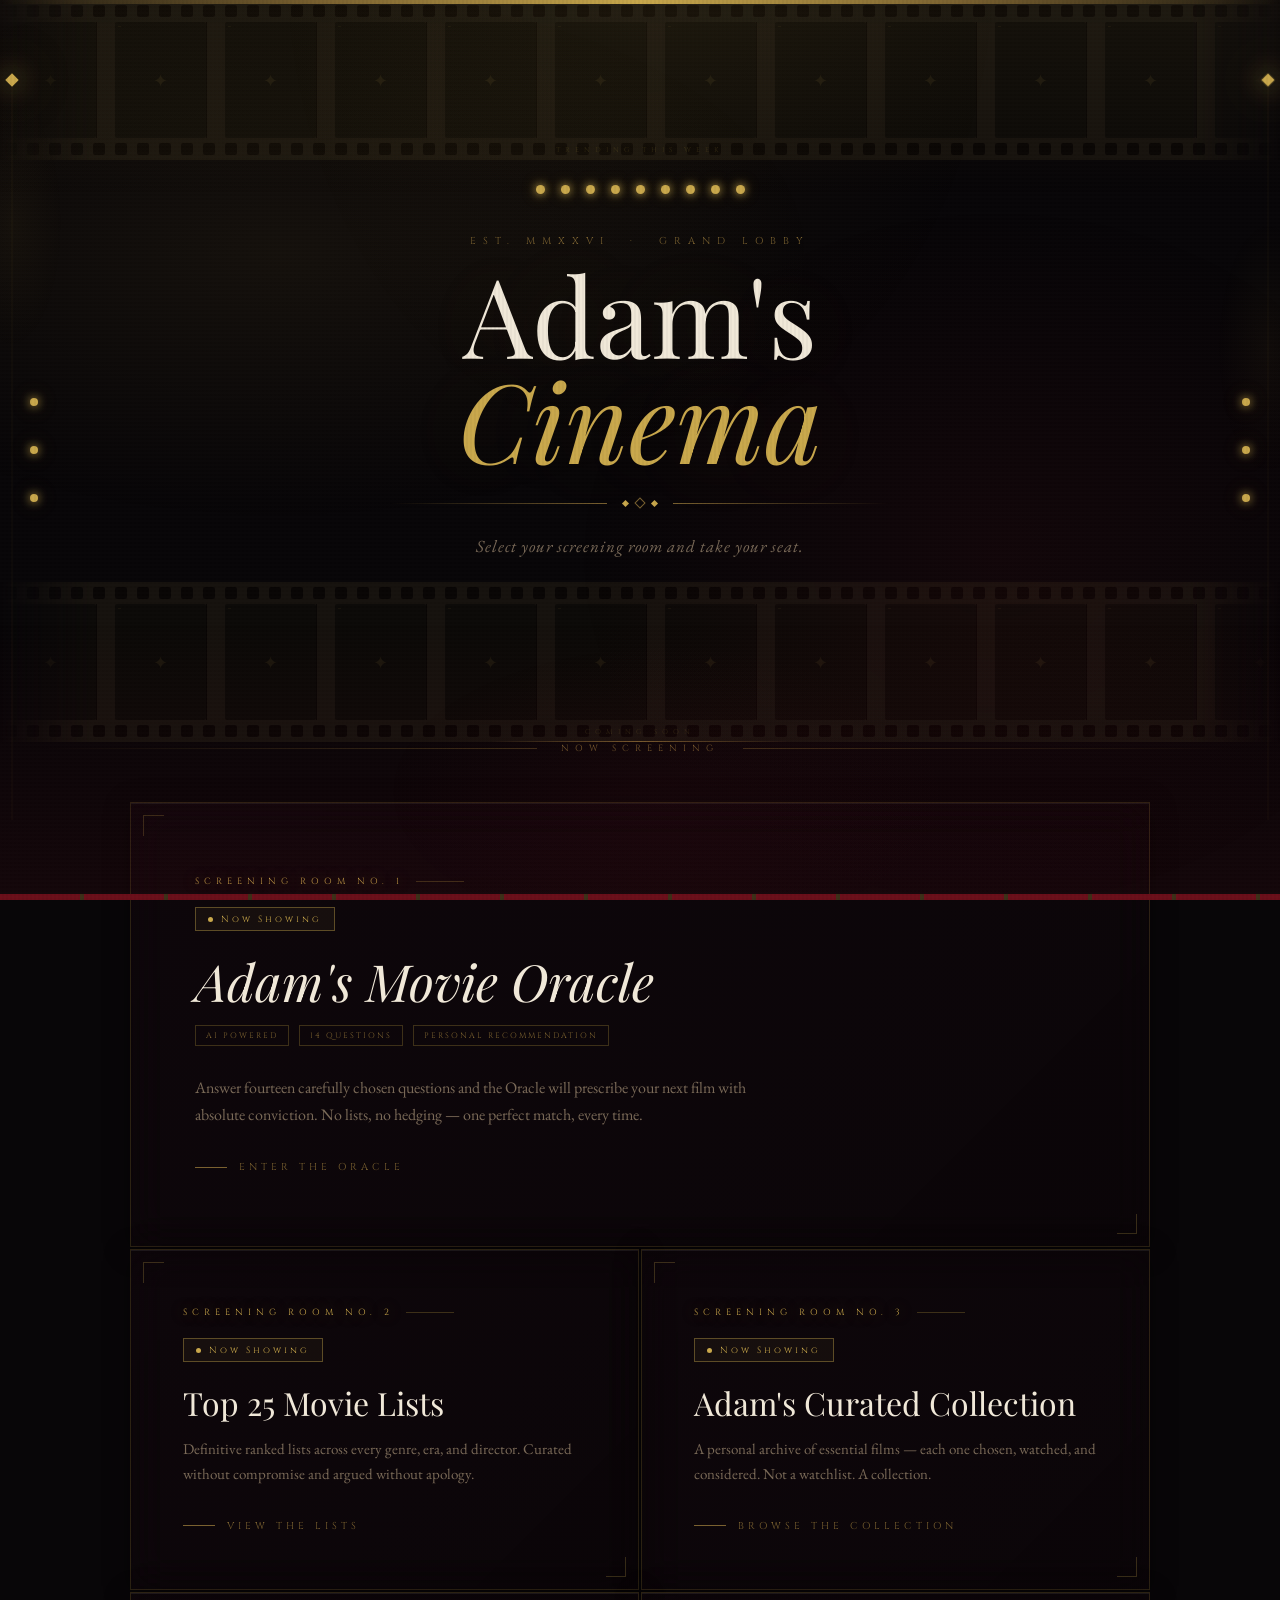
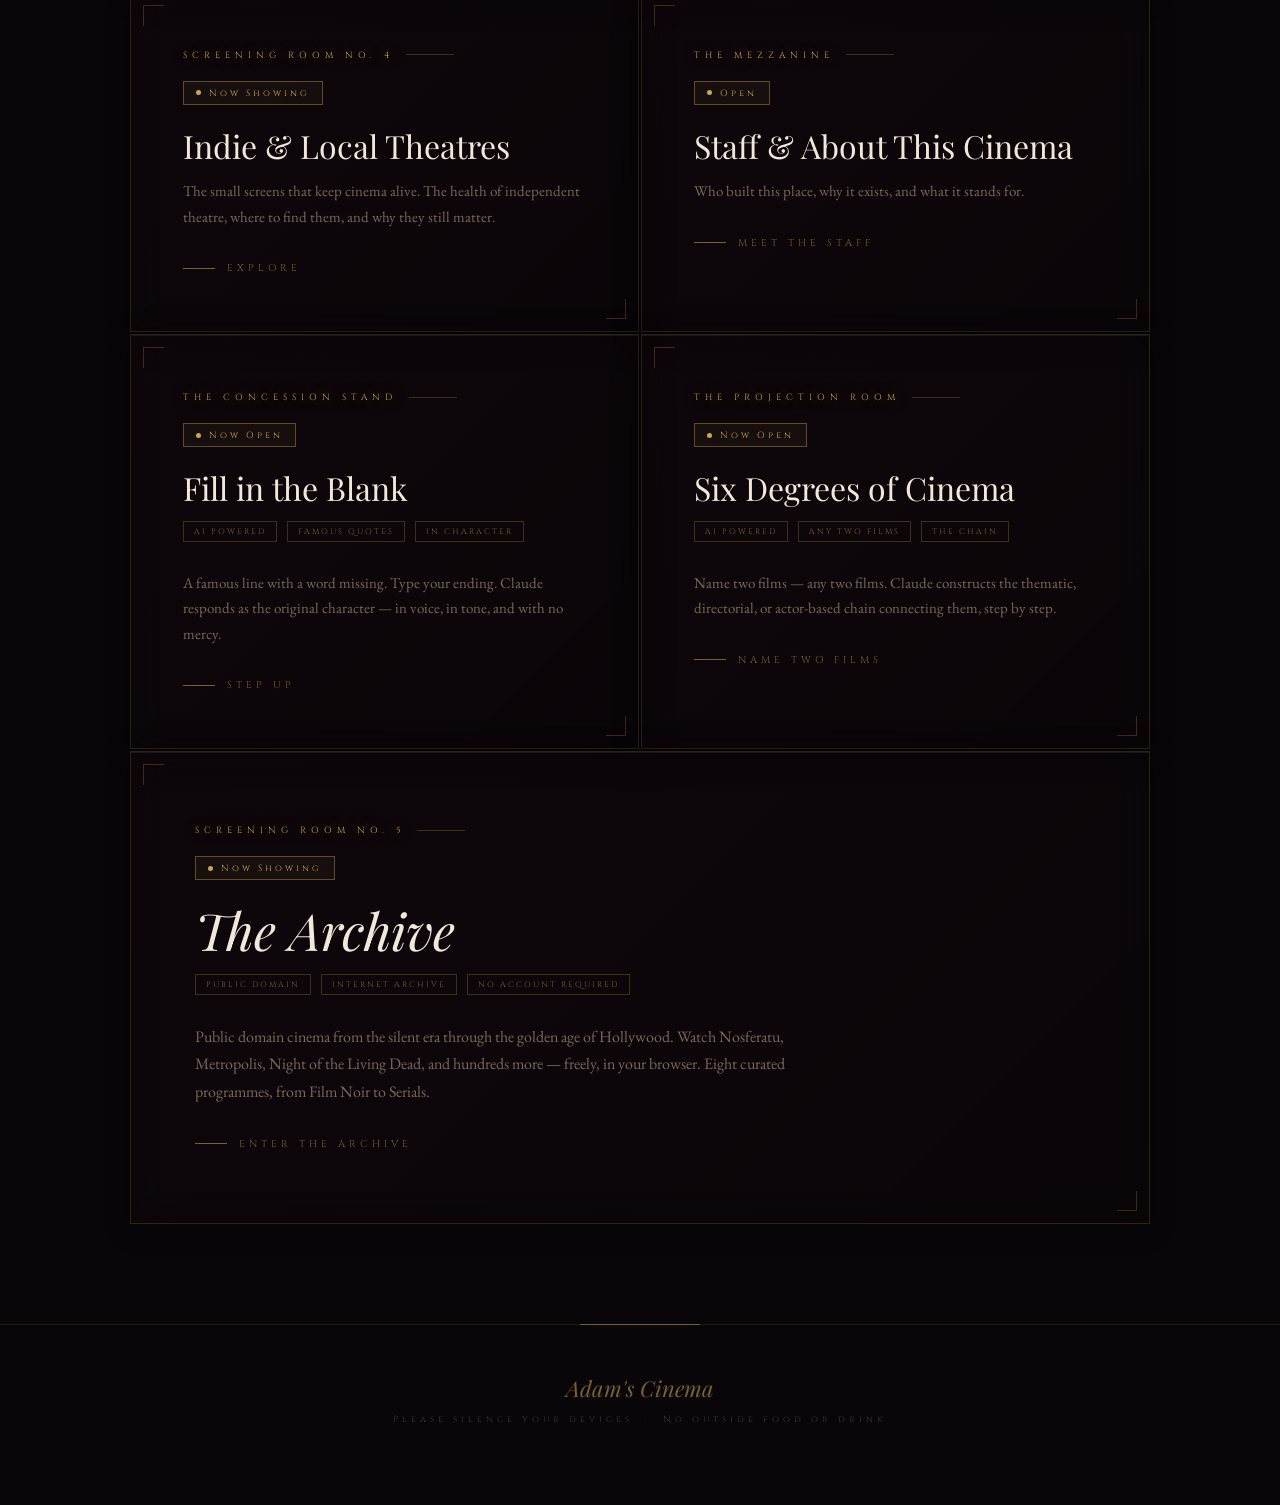
==== commit f13ba52a: "Fix question count tag, file count references, add sixdegrees to README table Co-Authored-By: Claude" ====
--- a/index.html
+++ b/index.html
@@ -211,7 +211,7 @@
       <div class="room-title">Adam's Movie Oracle</div>
       <div class="feature-tags">
         <span class="tag">AI Powered</span>
-        <span class="tag">13 Questions</span>
+        <span class="tag">14 Questions</span>
         <span class="tag">Personal Recommendation</span>
       </div>
       <p class="room-desc">Answer fourteen carefully chosen questions and the Oracle will prescribe your next film with absolute conviction. No lists, no hedging — one perfect match, every time.</p>
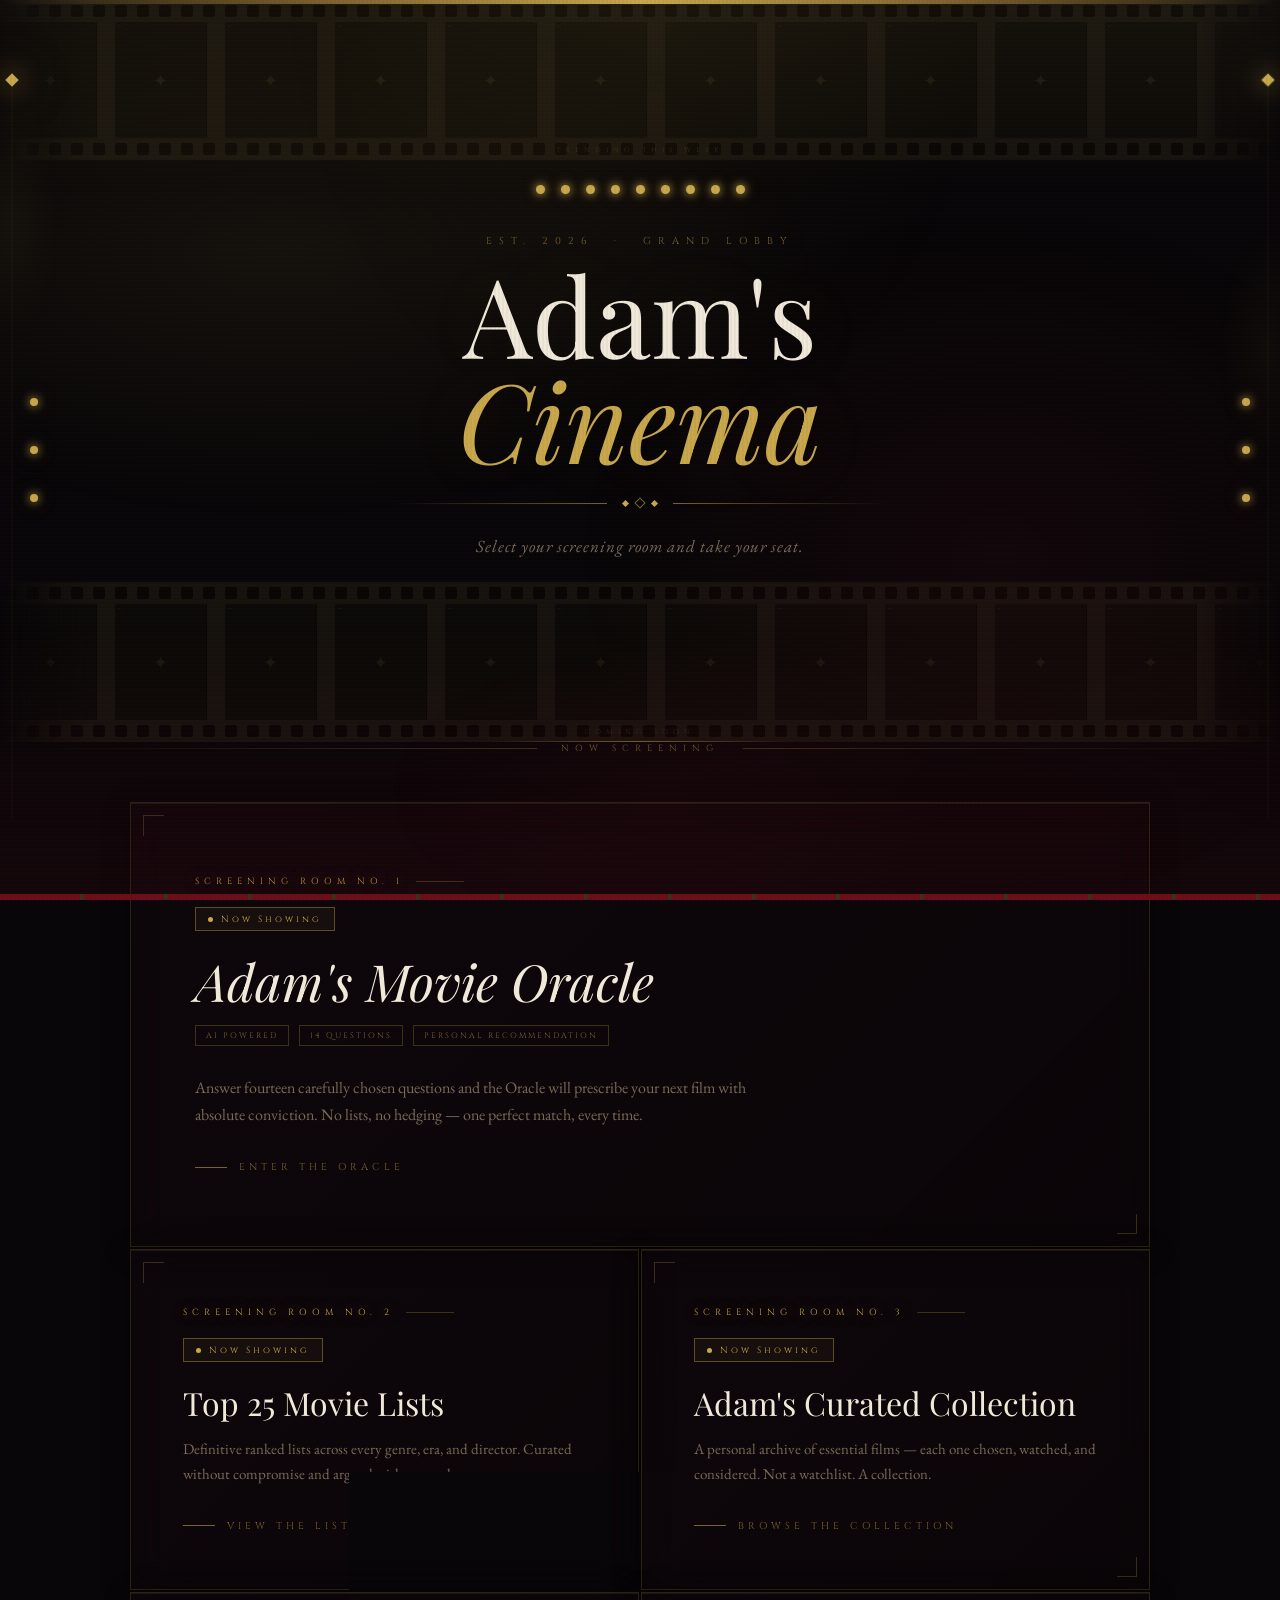
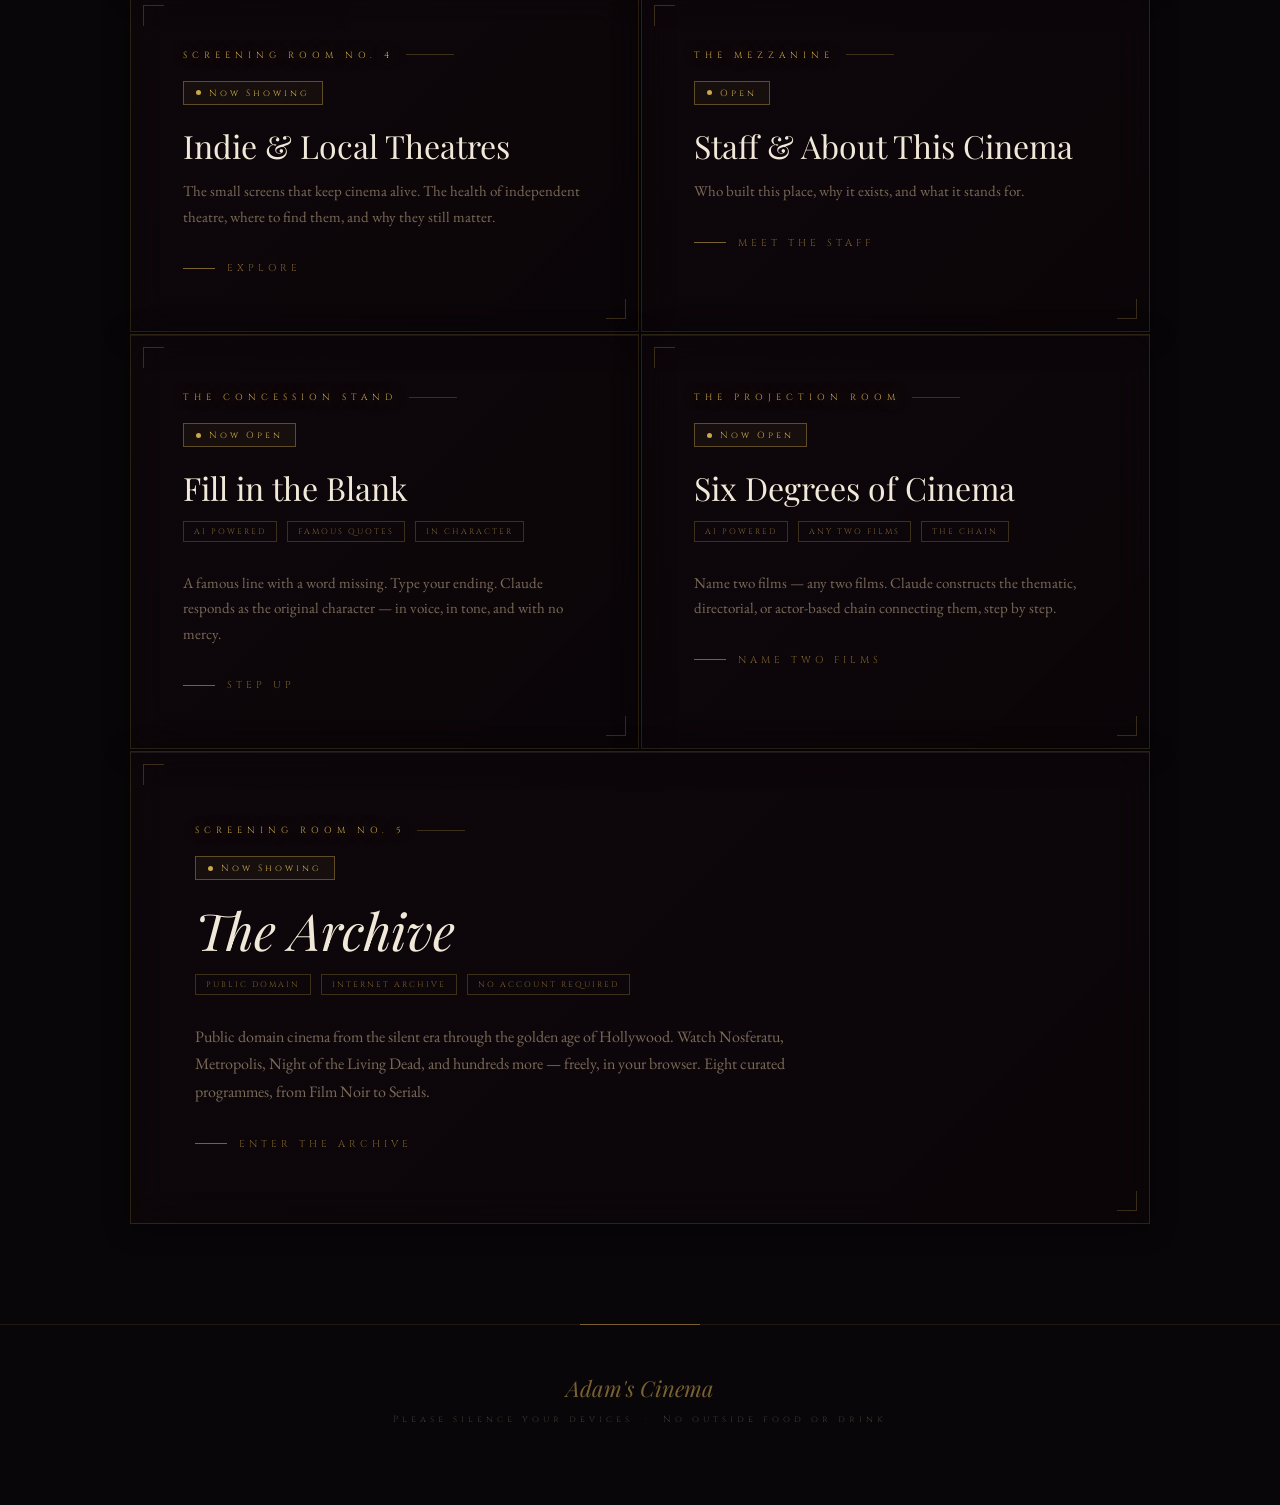
==== commit 43116bfb: "Style: Replace Roman numeral year with Arabic numerals on home page Co-Authored-By: Claude Sonnet 4." ====
--- a/index.html
+++ b/index.html
@@ -173,7 +173,7 @@
       <div class="marquee-bulb"></div>
     </div>
 
-    <div class="established">Est. MMXXVI &nbsp;·&nbsp; Grand Lobby</div>
+    <div class="established">Est. 2026 &nbsp;·&nbsp; Grand Lobby</div>
 
     <h1>Adam's<em>Cinema</em></h1>
 
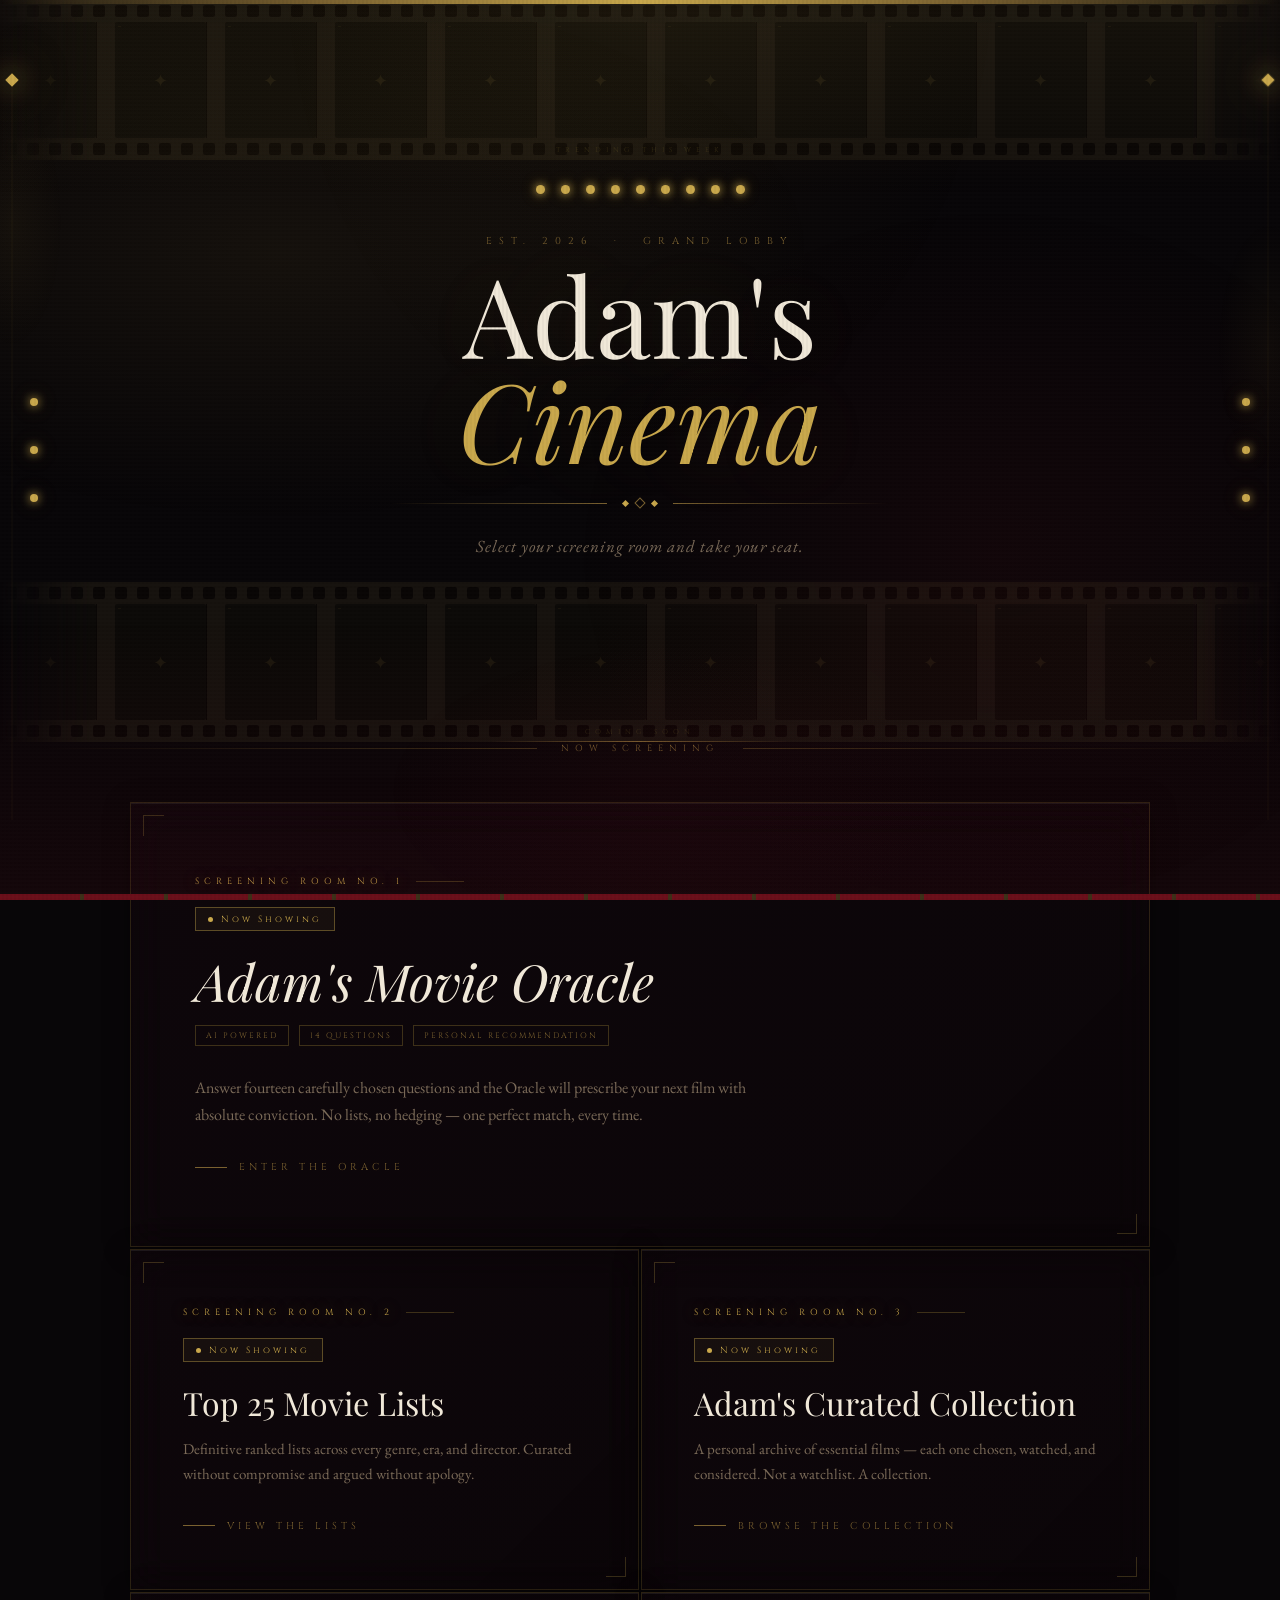
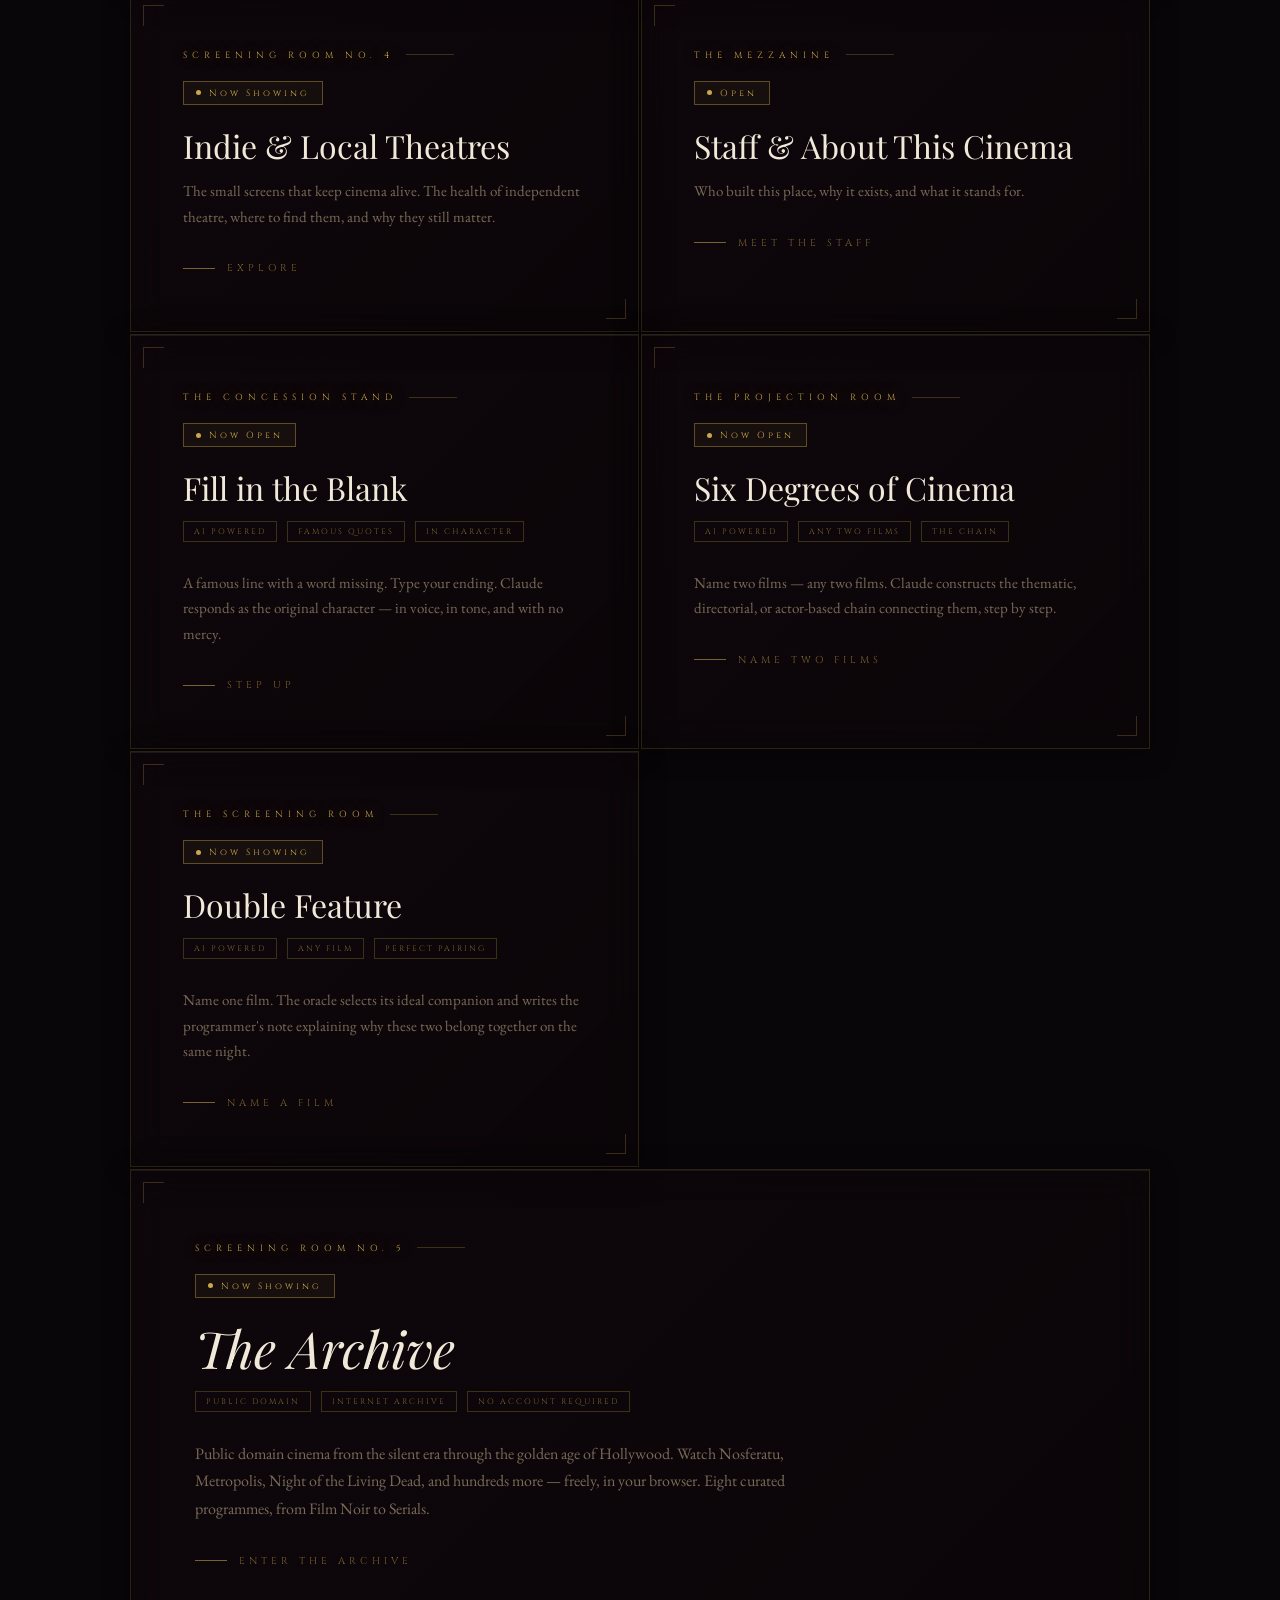
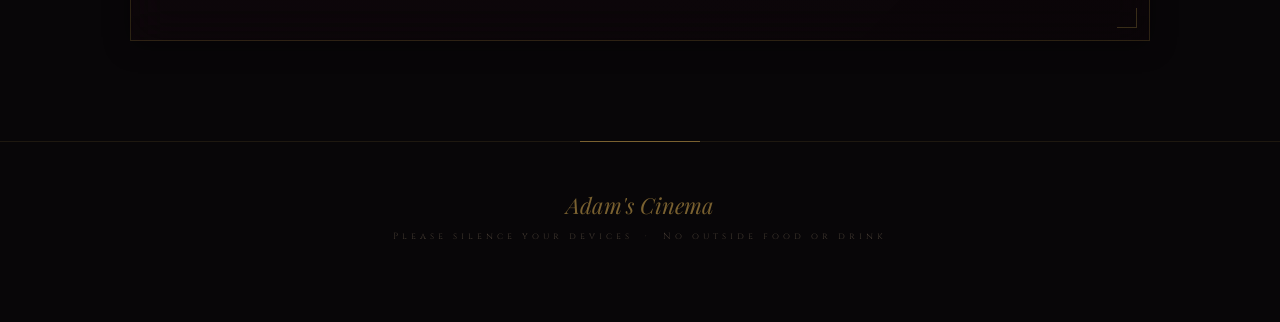
==== commit 256da0f8: "Feature: Add Double Feature Matchmaker page - New doublefeature.html: user enters one film, Claude s" ====
--- a/index.html
+++ b/index.html
@@ -43,7 +43,7 @@
 .room.feature { grid-column:1/-1; }
 .room { position:relative; overflow:hidden; cursor:pointer; text-decoration:none; display:block; opacity:0; animation:revealRoom 0.7s ease forwards; background:linear-gradient(135deg,rgba(26,8,16,0.28),rgba(15,5,8,0.35)); backdrop-filter:blur(20px) saturate(1.4); -webkit-backdrop-filter:blur(20px) saturate(1.4); border:1px solid rgba(201,168,76,0.18); box-shadow:inset 0 1px 0 rgba(255,255,255,0.07),0 4px 24px rgba(0,0,0,0.4); transition:border-color 0.4s ease,box-shadow 0.4s ease; }
 .room:hover { border-color:rgba(201,168,76,0.4); box-shadow:inset 0 1px 0 rgba(255,255,255,0.08),0 4px 32px rgba(0,0,0,0.5),0 0 40px rgba(201,168,76,0.18),0 0 80px rgba(201,168,76,0.07); }
-.room.feature{animation-delay:3.4s} .room:nth-child(2){animation-delay:3.6s} .room:nth-child(3){animation-delay:3.7s} .room:nth-child(4){animation-delay:3.8s} .room:nth-child(5){animation-delay:3.9s} .room:nth-child(6){animation-delay:4.0s} .room:nth-child(7){animation-delay:4.1s} .room:nth-child(8){animation-delay:4.2s}
+.room.feature{animation-delay:3.4s} .room:nth-child(2){animation-delay:3.6s} .room:nth-child(3){animation-delay:3.7s} .room:nth-child(4){animation-delay:3.8s} .room:nth-child(5){animation-delay:3.9s} .room:nth-child(6){animation-delay:4.0s} .room:nth-child(7){animation-delay:4.1s} .room:nth-child(8){animation-delay:4.2s} .room:nth-child(9){animation-delay:4.3s}
 @keyframes revealRoom { from{opacity:0;transform:translateY(20px)} to{opacity:1;transform:translateY(0)} }
 .room::before { content:''; position:absolute; inset:0; background:radial-gradient(ellipse at 50% 0%,rgba(201,168,76,0.06) 0%,transparent 70%); opacity:0; transition:opacity 0.5s; z-index:0; }
 .room:hover::before { opacity:1; }
@@ -340,6 +340,29 @@
     </div>
   </a>
 
+  <!-- Double Feature -->
+  <a class="room" href="doublefeature.html">
+    <div class="room-corner-br"></div>
+    <div class="room-inner">
+      <div class="room-num">The Screening Room</div>
+      <div class="room-status showing">
+        <div class="status-dot pulse"></div>
+        Now Showing
+      </div>
+      <div class="room-title">Double Feature</div>
+      <div class="feature-tags">
+        <span class="tag">AI Powered</span>
+        <span class="tag">Any Film</span>
+        <span class="tag">Perfect Pairing</span>
+      </div>
+      <p class="room-desc">Name one film. The oracle selects its ideal companion and writes the programmer's note explaining why these two belong together on the same night.</p>
+      <div class="room-enter">
+        <div class="enter-line"></div>
+        Name a Film
+      </div>
+    </div>
+  </a>
+
   <!-- The Archive — full-width bookend matching Oracle -->
   <a class="room feature" href="classic.html">
     <div class="room-corner-br"></div>
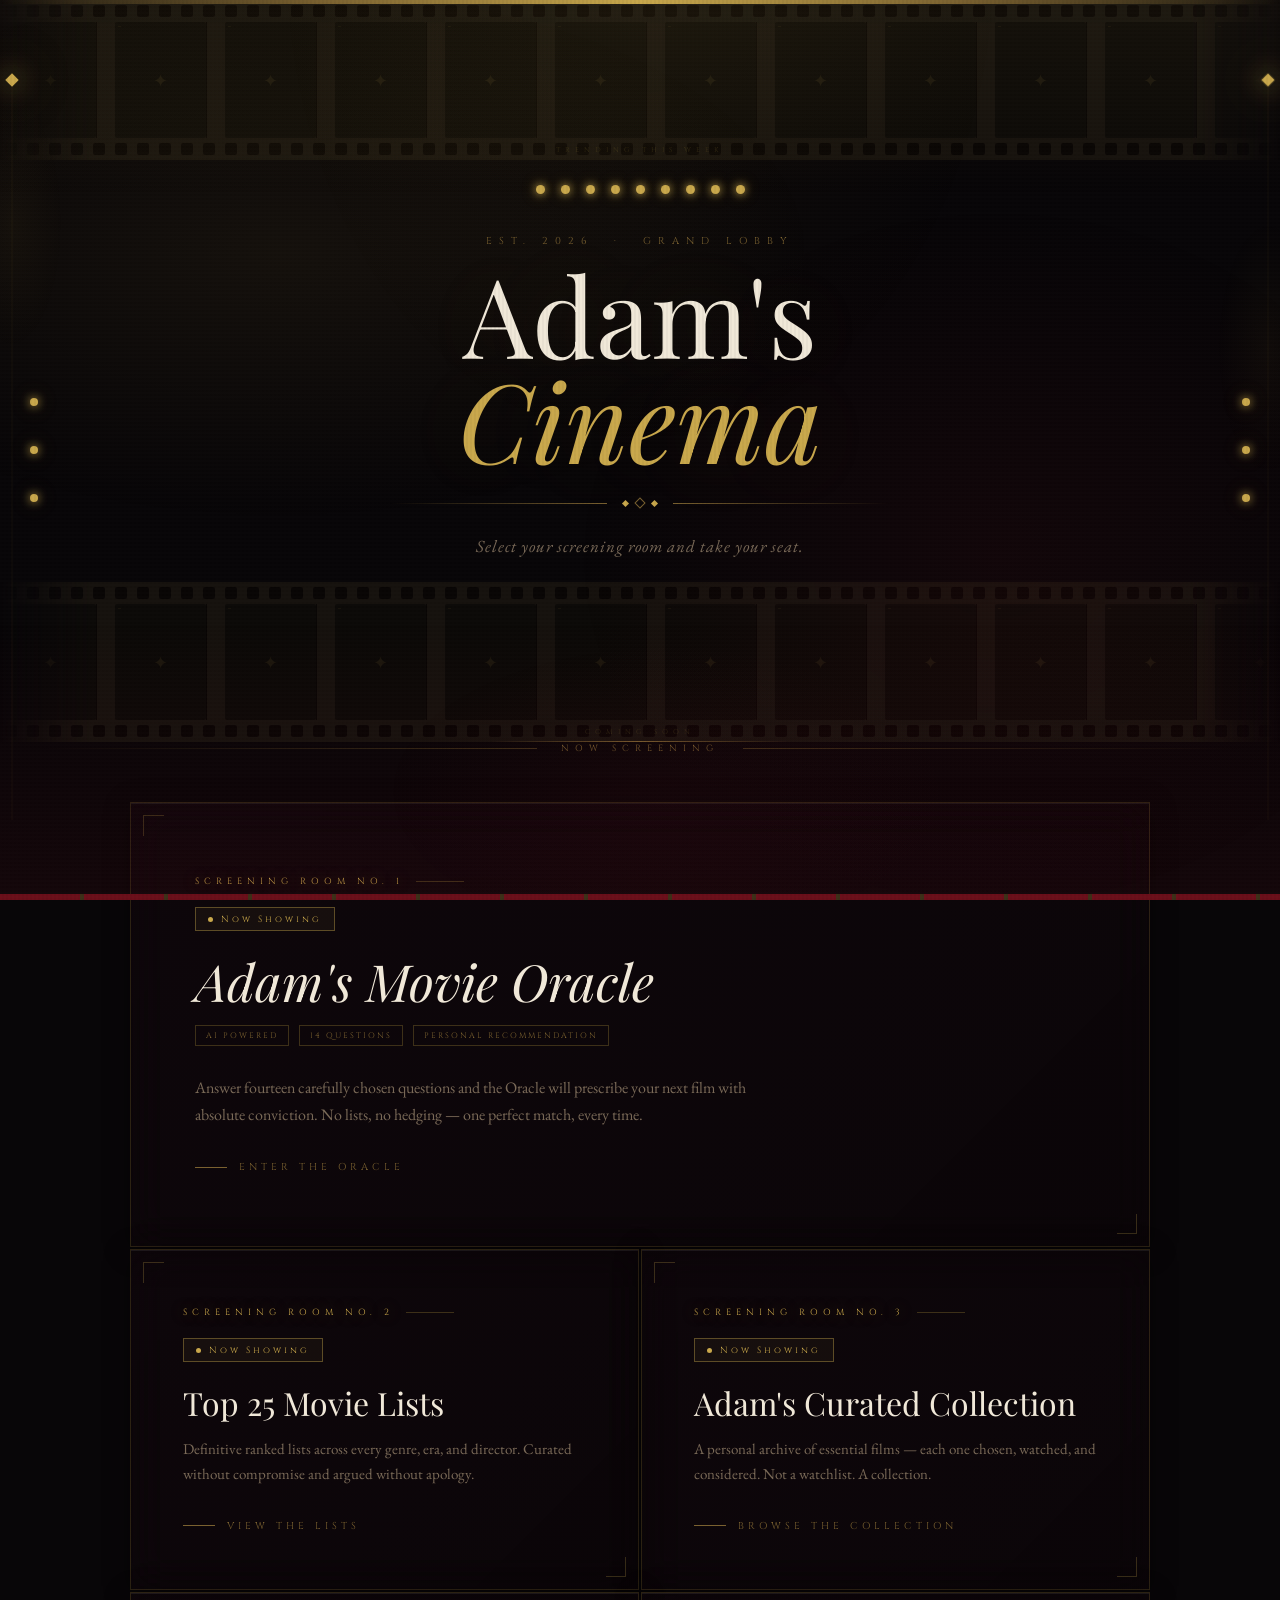
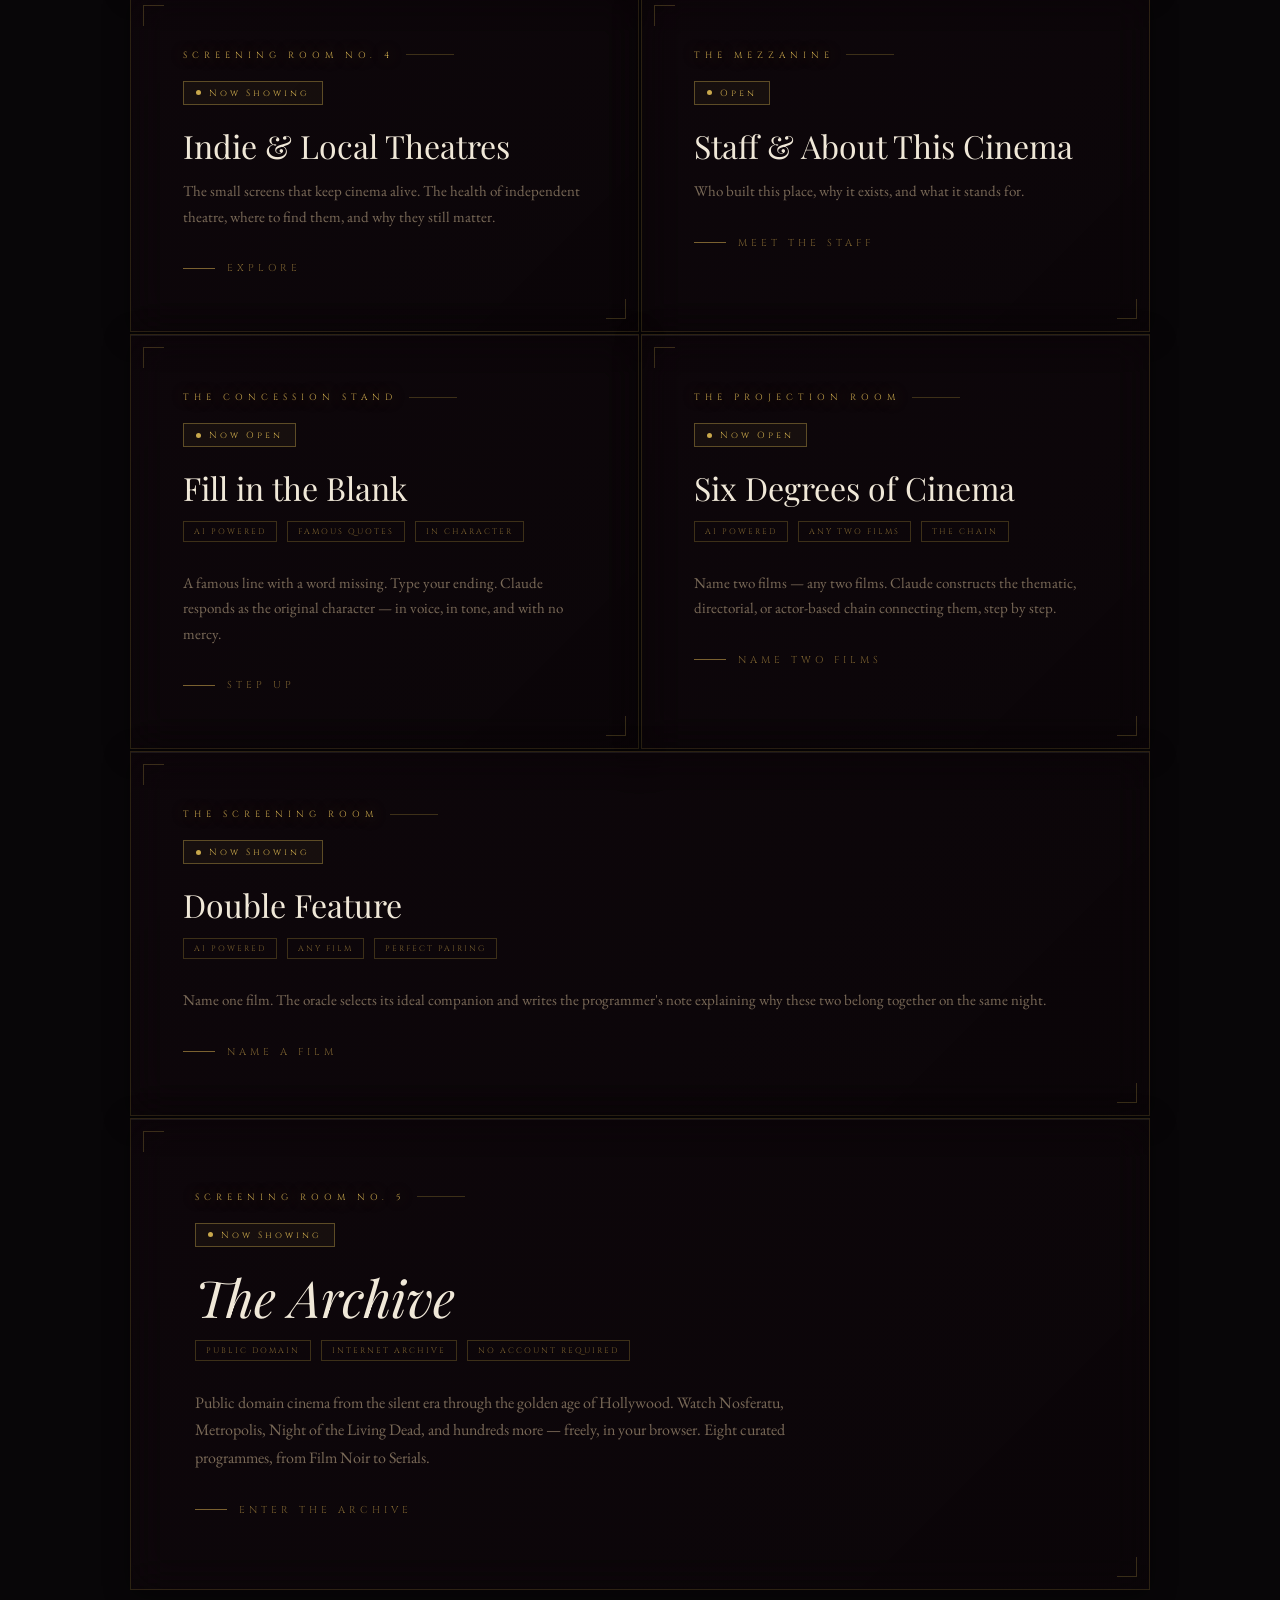
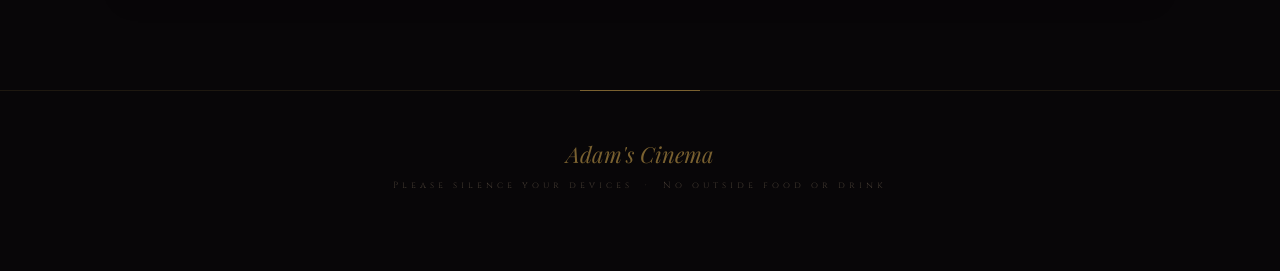
==== commit 3fc40ef1: "Fix: Filmstrip popup, sprocket overflow, and lobby auto-layout - Move #film-popup before first scrip" ====
--- a/index.html
+++ b/index.html
@@ -41,6 +41,7 @@
 @keyframes fadeIn { from{opacity:0} to{opacity:1} }
 .rooms { display:grid; grid-template-columns:1fr 1fr; gap:2px; max-width:1100px; margin:0 auto; padding:0 40px 100px; }
 .room.feature { grid-column:1/-1; }
+.room-solo { grid-column:1/-1; }
 .room { position:relative; overflow:hidden; cursor:pointer; text-decoration:none; display:block; opacity:0; animation:revealRoom 0.7s ease forwards; background:linear-gradient(135deg,rgba(26,8,16,0.28),rgba(15,5,8,0.35)); backdrop-filter:blur(20px) saturate(1.4); -webkit-backdrop-filter:blur(20px) saturate(1.4); border:1px solid rgba(201,168,76,0.18); box-shadow:inset 0 1px 0 rgba(255,255,255,0.07),0 4px 24px rgba(0,0,0,0.4); transition:border-color 0.4s ease,box-shadow 0.4s ease; }
 .room:hover { border-color:rgba(201,168,76,0.4); box-shadow:inset 0 1px 0 rgba(255,255,255,0.08),0 4px 32px rgba(0,0,0,0.5),0 0 40px rgba(201,168,76,0.18),0 0 80px rgba(201,168,76,0.07); }
 .room.feature{animation-delay:3.4s} .room:nth-child(2){animation-delay:3.6s} .room:nth-child(3){animation-delay:3.7s} .room:nth-child(4){animation-delay:3.8s} .room:nth-child(5){animation-delay:3.9s} .room:nth-child(6){animation-delay:4.0s} .room:nth-child(7){animation-delay:4.1s} .room:nth-child(8){animation-delay:4.2s} .room:nth-child(9){animation-delay:4.3s}
@@ -89,11 +90,11 @@
 .filmstrip-scroll:hover { animation-play-state:paused; }
 @keyframes filmRoll { from{transform:translateX(0)} to{transform:translateX(-50%)} }
 @keyframes filmRollReverse { from{transform:translateX(-50%)} to{transform:translateX(0)} }
-.film-unit { display:flex; flex-direction:column; flex-shrink:0; width:110px; background:#18140f; transition:transform 0.25s ease; }
+.film-unit { display:flex; flex-direction:column; flex-shrink:0; width:110px; height:100%; background:#18140f; overflow:hidden; transition:transform 0.25s ease; }
 .film-unit[data-title] { cursor:pointer; }
 .film-unit[data-title]:hover { transform:scaleY(1.06); transform-origin:center; z-index:10; }
 .film-sprocket { height:22px; flex-shrink:0; background-color:#18140f; background-image:url("data:image/svg+xml,%3Csvg xmlns='http://www.w3.org/2000/svg' width='22' height='22'%3E%3Crect width='22' height='22' fill='%2318140f'/%3E%3Crect x='5' y='5' width='12' height='12' rx='2' fill='%230a0706'/%3E%3C/svg%3E"); background-repeat:repeat-x; background-size:22px 22px; }
-.film-middle { flex:1; display:flex; align-items:stretch; }
+.film-middle { flex:1; min-height:0; display:flex; align-items:stretch; }
 .film-border-l { width:5px; background:#18140f; flex-shrink:0; }
 .film-window { flex:1; position:relative; overflow:hidden; background:#0d0b09; border-radius:2px; }
 .film-window img { width:100%; height:100%; object-fit:cover; display:block; opacity:0; transition:opacity 0.5s,filter 0.35s; filter:saturate(0.5) brightness(0.7) sepia(0.2); }
@@ -393,6 +394,18 @@
   <div class="footer-sub">Please silence your devices &nbsp;·&nbsp; No outside food or drink</div>
 </footer>
 
+<!-- Film hover popup -->
+<div id="film-popup">
+  <div class="popup-poster-wrap">
+    <img class="popup-poster" id="popup-img" src="" alt="">
+  </div>
+  <div class="popup-info">
+    <div class="popup-title" id="popup-title"></div>
+    <div class="popup-meta" id="popup-meta"></div>
+    <div class="popup-overview" id="popup-overview"></div>
+  </div>
+</div>
+
 <script>
   // Curtain open
   setTimeout(() => {
@@ -531,6 +544,13 @@
     buildStrip(trackBottom, bgBottom, (upcomingData.results || []).filter(m => m.title), false);
   }
 
+  // Auto-span the last regular room card if the count is odd
+  (function() {
+    const regular = [...document.querySelectorAll('.rooms .room:not(.feature)')];
+    regular.forEach(r => r.classList.remove('room-solo'));
+    if (regular.length % 2 !== 0) regular[regular.length - 1].classList.add('room-solo');
+  })();
+
   loadFilmstrips();
 </script>
 
@@ -595,17 +615,6 @@
 })();
 </script>
 
-<!-- Film hover popup -->
-<div id="film-popup">
-  <div class="popup-poster-wrap">
-    <img class="popup-poster" id="popup-img" src="" alt="">
-  </div>
-  <div class="popup-info">
-    <div class="popup-title" id="popup-title"></div>
-    <div class="popup-meta" id="popup-meta"></div>
-    <div class="popup-overview" id="popup-overview"></div>
-  </div>
-</div>
 
 </body>
 </html>
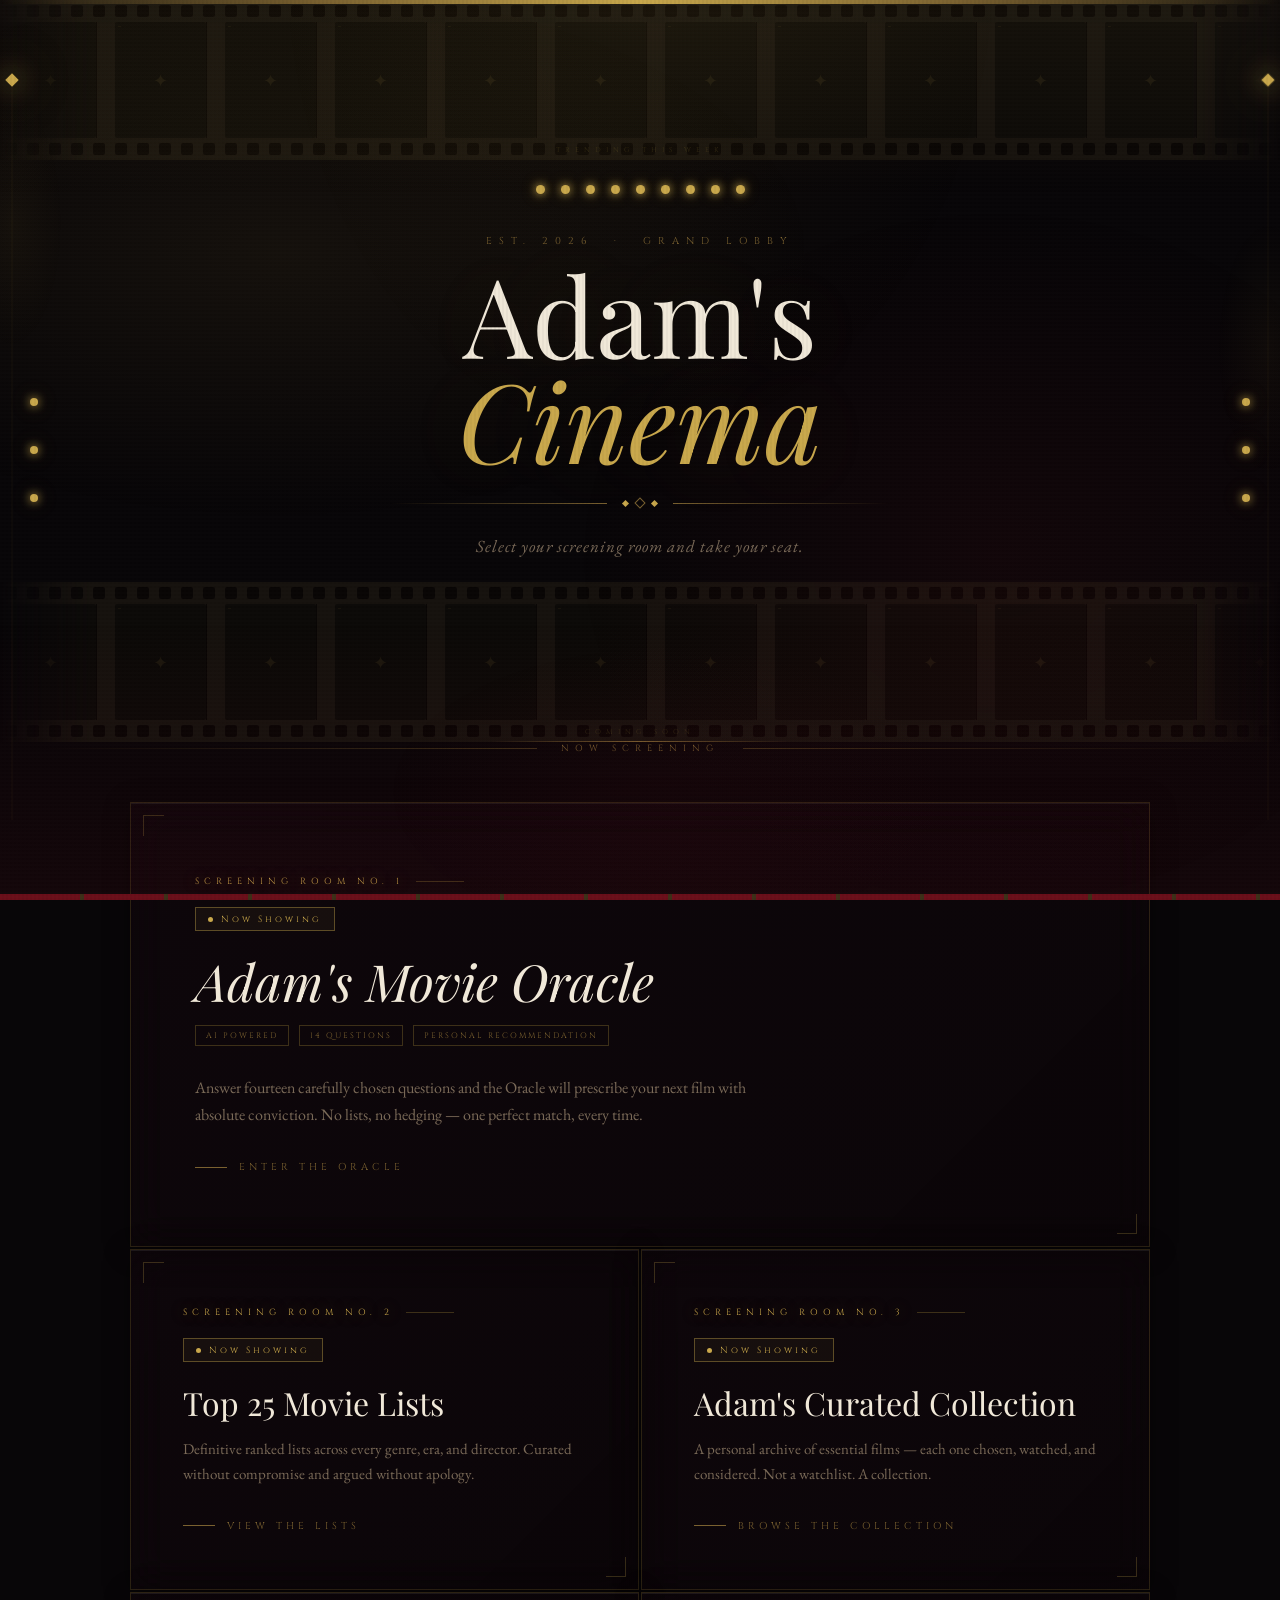
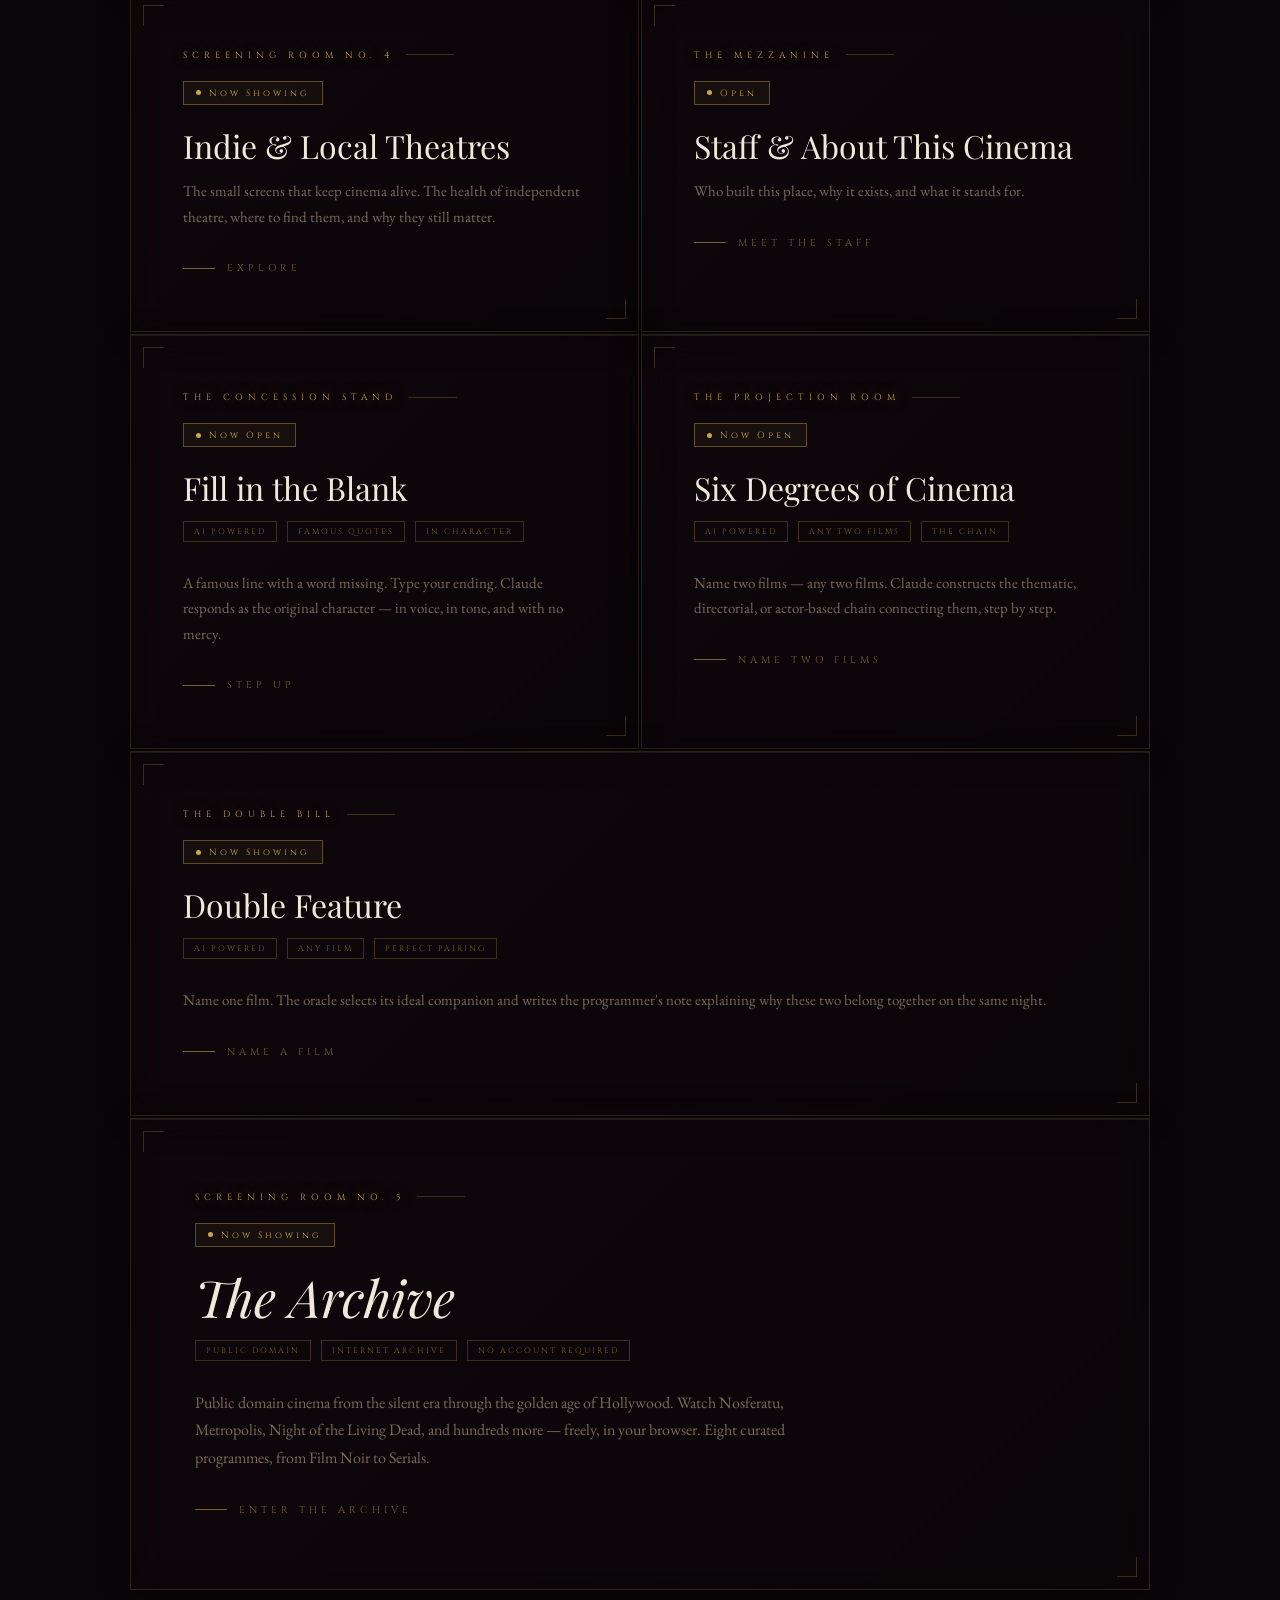
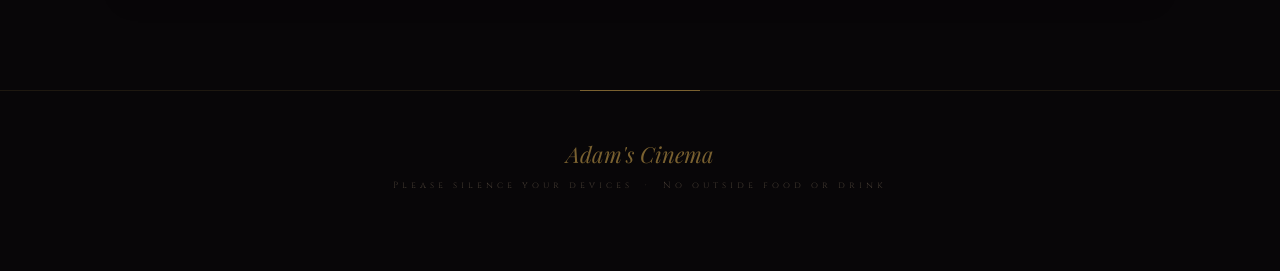
==== commit c265dcf9: "Fix: Double Feature poster, filmstrip layout, lobby auto-grid - Fix pairing film poster: pass year a" ====
--- a/index.html
+++ b/index.html
@@ -345,7 +345,7 @@
   <a class="room" href="doublefeature.html">
     <div class="room-corner-br"></div>
     <div class="room-inner">
-      <div class="room-num">The Screening Room</div>
+      <div class="room-num">The Double Bill</div>
       <div class="room-status showing">
         <div class="status-dot pulse"></div>
         Now Showing
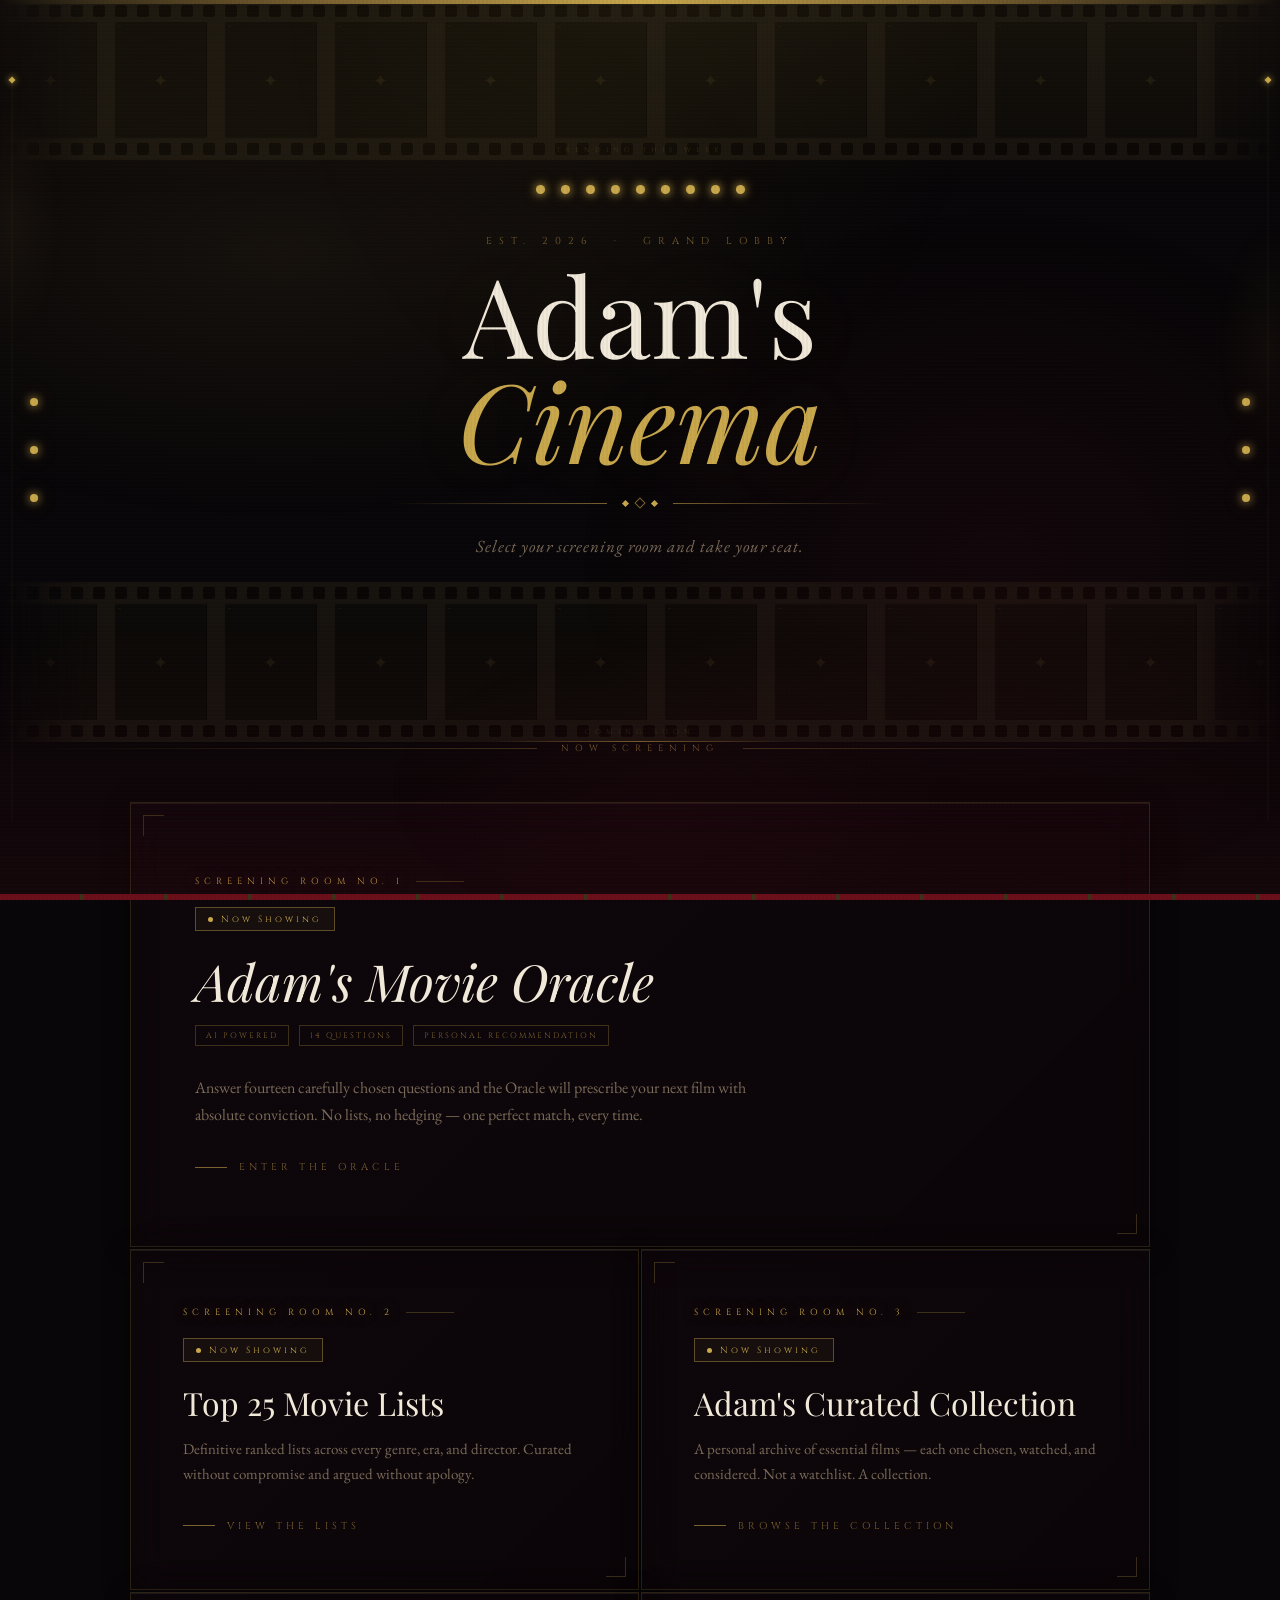
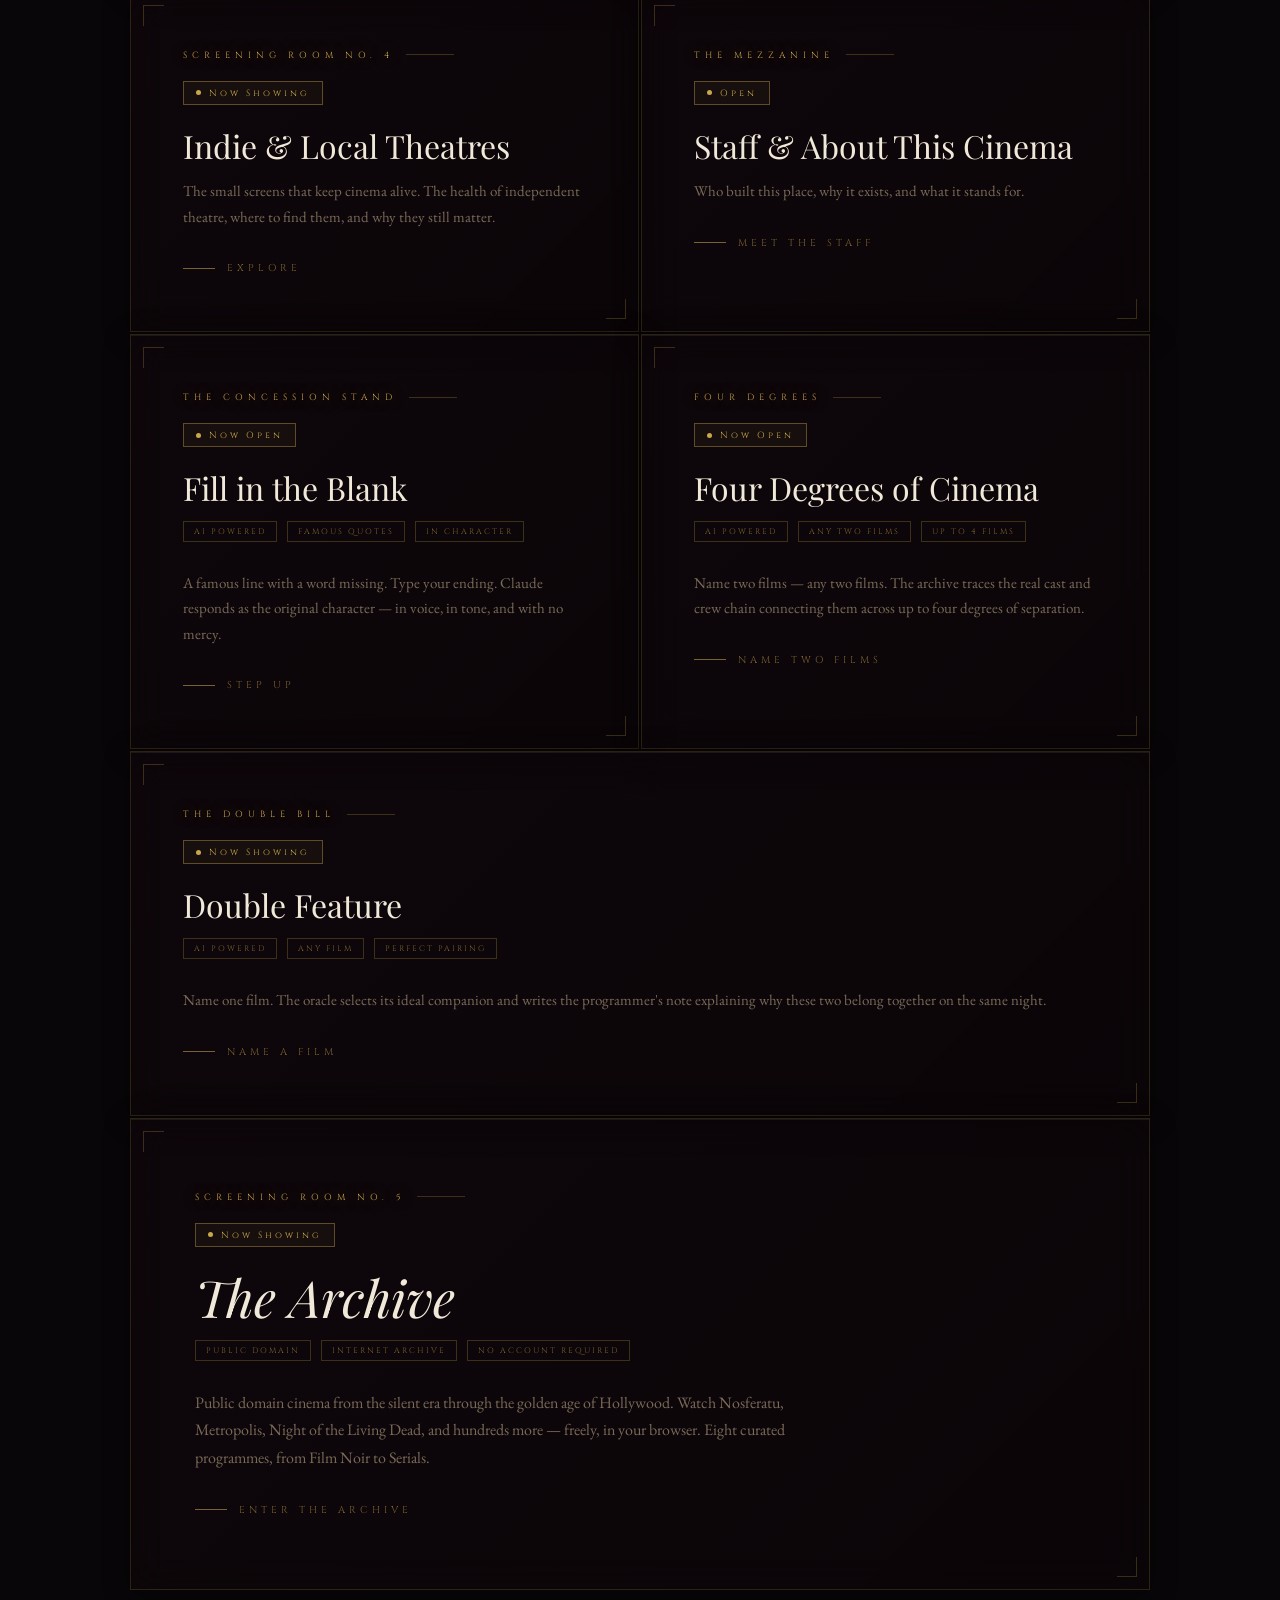
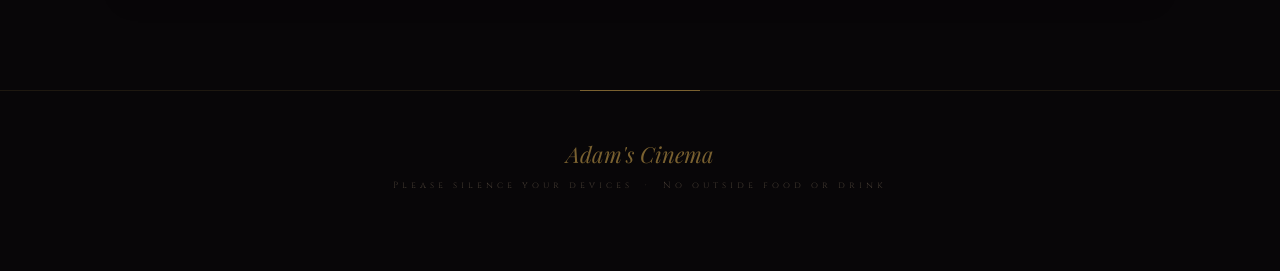
==== commit fe18b452: "Feature: Extend Six Degrees to Four Degrees of Cinema (3-hop paths) - Rename room to "Four Degrees o" ====
--- a/index.html
+++ b/index.html
@@ -322,18 +322,18 @@
   <a class="room" href="sixdegrees.html">
     <div class="room-corner-br"></div>
     <div class="room-inner">
-      <div class="room-num">The Projection Room</div>
+      <div class="room-num">Four Degrees</div>
       <div class="room-status showing">
         <div class="status-dot pulse"></div>
         Now Open
       </div>
-      <div class="room-title">Six Degrees of Cinema</div>
+      <div class="room-title">Four Degrees of Cinema</div>
       <div class="feature-tags">
         <span class="tag">AI Powered</span>
         <span class="tag">Any Two Films</span>
-        <span class="tag">The Chain</span>
-      </div>
-      <p class="room-desc">Name two films — any two films. Claude constructs the thematic, directorial, or actor-based chain connecting them, step by step.</p>
+        <span class="tag">Up to 4 Films</span>
+      </div>
+      <p class="room-desc">Name two films — any two films. The archive traces the real cast and crew chain connecting them across up to four degrees of separation.</p>
       <div class="room-enter">
         <div class="enter-line"></div>
         Name Two Films
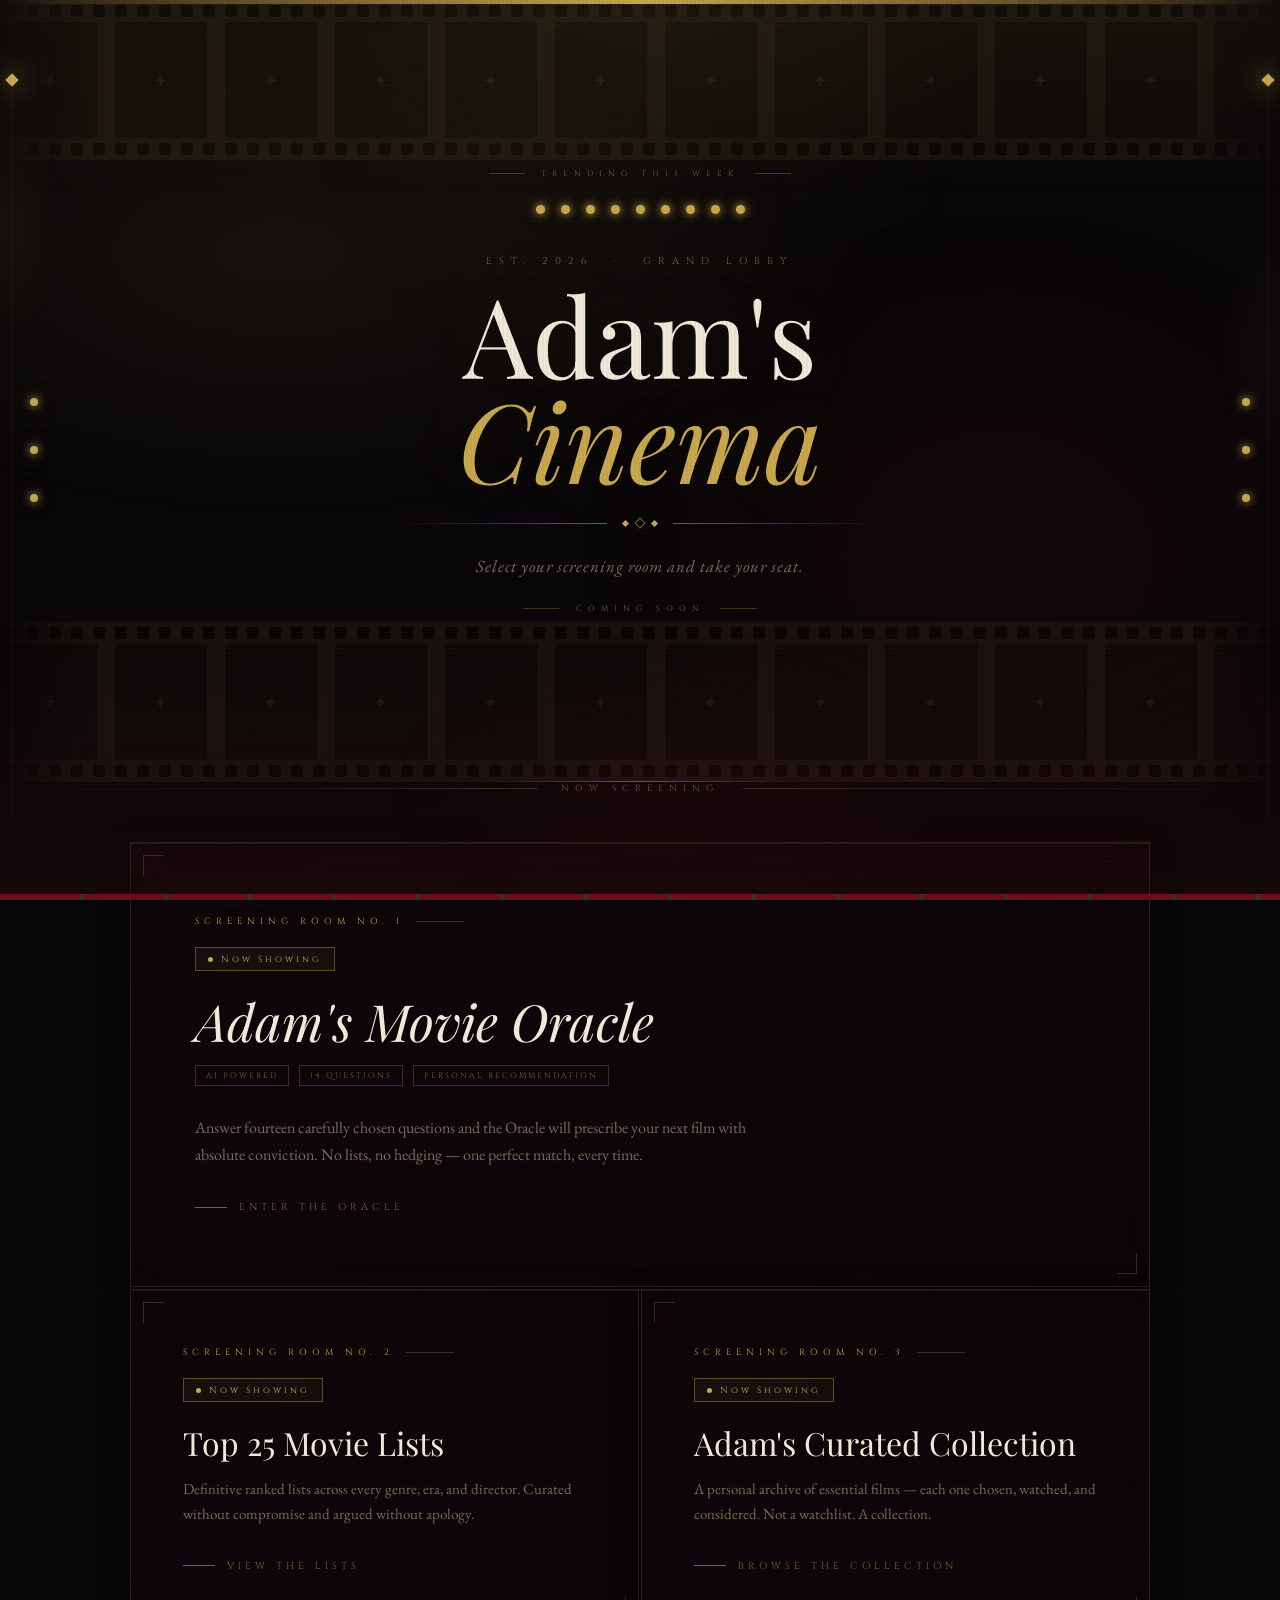
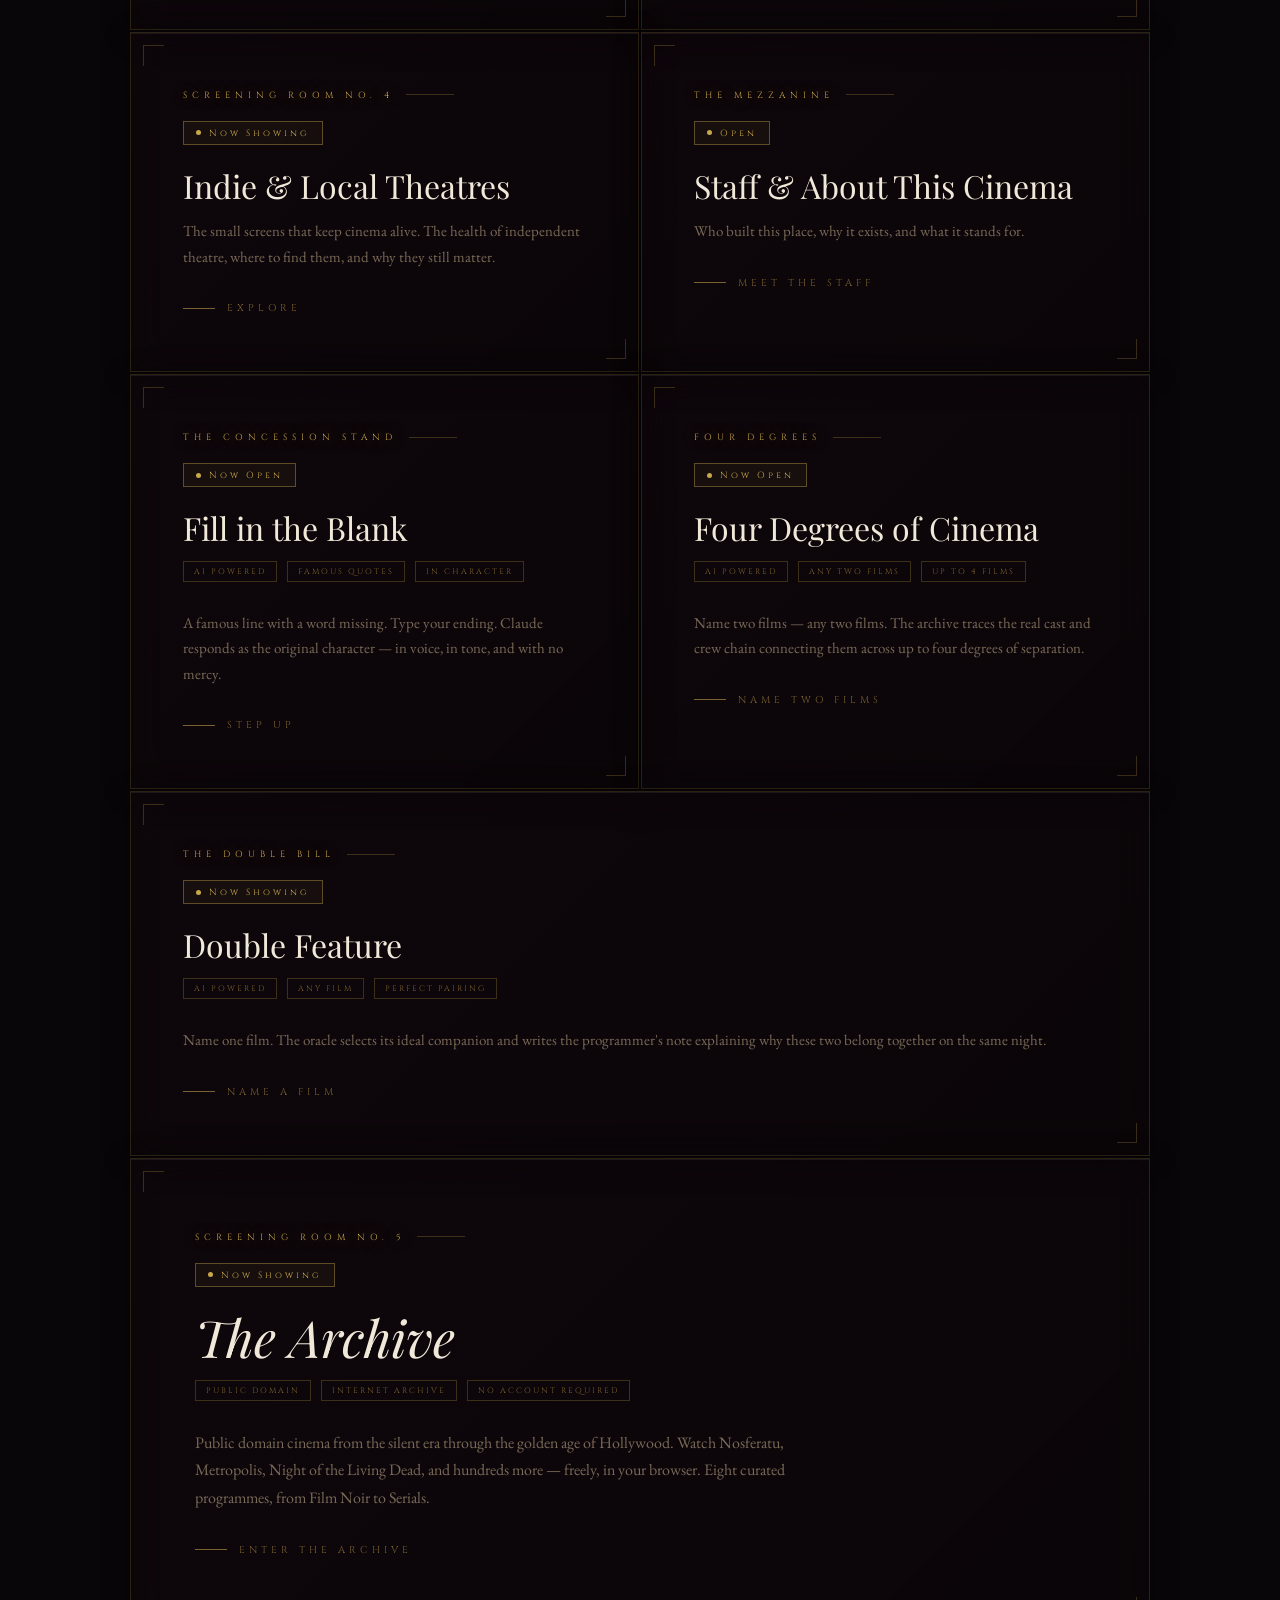
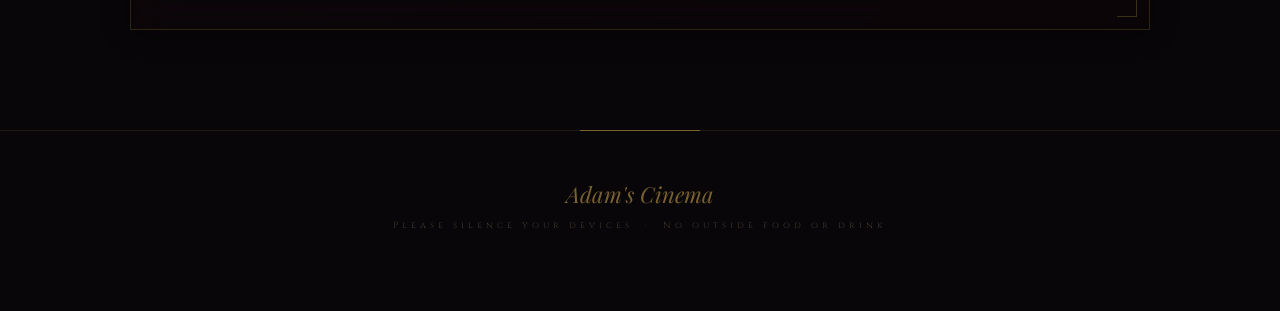
==== commit dd39c980: "Fix: clear filmstrip labels between strips and header content - Labels moved outside overflow:hidden" ====
--- a/index.html
+++ b/index.html
@@ -19,7 +19,7 @@
 .sconce-bulb { width:8px; height:8px; border-radius:50%; background:var(--gold); box-shadow:0 0 10px var(--gold),0 0 24px rgba(201,168,76,0.3); animation:sconcePulse 4s ease infinite; }
 .sconce-bulb:nth-child(2){animation-delay:1.3s} .sconce-bulb:nth-child(3){animation-delay:2.6s}
 @keyframes sconcePulse { 0%,100%{opacity:0.7} 50%{opacity:1;box-shadow:0 0 14px var(--gold),0 0 30px rgba(201,168,76,0.4)} }
-header { padding:185px 20px 185px; overflow:hidden; position:relative; }
+header { padding:205px 20px 205px; overflow:hidden; position:relative; }
 .header-content { position:relative; z-index:2; }
 .marquee-row { display:flex; justify-content:center; align-items:center; gap:16px; margin-bottom:40px; }
 .marquee-bulb { width:9px; height:9px; border-radius:50%; background:var(--gold); box-shadow:0 0 8px var(--gold),0 0 16px rgba(201,168,76,0.35); animation:bulbFlicker 3.5s ease infinite; }
@@ -103,7 +103,10 @@
 .film-no-poster { width:100%; height:100%; display:flex; align-items:center; justify-content:center; color:rgba(201,168,76,0.1); font-size:18px; }
 .film-edge-code { position:absolute; top:3px; left:3px; font-family:'Courier New',monospace; font-size:5px; color:rgba(201,168,76,0.18); letter-spacing:0.5px; line-height:1; }
 .film-divider { width:14px; background:#18140f; flex-shrink:0; border-left:1px solid #0a0706; }
-.filmstrip-label { position:absolute; bottom:5px; left:50%; transform:translateX(-50%); font-family:'Cinzel',serif; font-size:7px; letter-spacing:5px; color:rgba(201,168,76,0.2); text-transform:uppercase; white-space:nowrap; pointer-events:none; z-index:2; }
+.strip-tag { position:absolute; left:50%; transform:translateX(-50%); font-family:'Cinzel',serif; font-size:8px; letter-spacing:6px; color:var(--gold-dim); text-transform:uppercase; white-space:nowrap; pointer-events:none; z-index:3; display:flex; align-items:center; gap:16px; }
+.strip-tag::before,.strip-tag::after { content:''; width:36px; height:1px; background:rgba(201,168,76,0.3); }
+.strip-tag-top { top:168px; }
+.strip-tag-bottom { bottom:168px; }
 /* Hover popup card */
 #film-popup { position:fixed; z-index:500; width:200px; background:rgba(18,6,12,0.42); backdrop-filter:blur(24px) saturate(1.5); -webkit-backdrop-filter:blur(24px) saturate(1.5); border:1px solid rgba(201,168,76,0.3); pointer-events:none; opacity:0; transform:translateY(6px); transition:opacity 0.22s ease,transform 0.22s ease; box-shadow:inset 0 1px 0 rgba(255,255,255,0.05),0 8px 32px rgba(0,0,0,0.65),0 0 0 1px rgba(201,168,76,0.05); display:none; }
 #film-popup.visible { opacity:1; transform:translateY(0); }
@@ -124,8 +127,10 @@
   .room.feature .room-inner { padding:48px 32px; }
   h1 { font-size:52px; }
   .sconce { display:none; }
-  header { padding:135px 20px 135px; }
+  header { padding:152px 20px 152px; }
   .filmstrip-top,.filmstrip-bottom { height:120px; }
+  .strip-tag-top { top:128px; }
+  .strip-tag-bottom { bottom:128px; }
   .film-unit { width:88px; }
   #film-popup { display:none !important; }
 }
@@ -157,13 +162,13 @@
   <!-- Filmstrip top: Trending This Week — scrolls left -->
   <div class="filmstrip-top" id="filmstripTop">
     <div class="filmstrip-scroll" id="filmstripTrackTop"></div>
-    <div class="filmstrip-label">Trending This Week</div>
   </div>
+  <div class="strip-tag strip-tag-top">Trending This Week</div>
   <!-- Filmstrip bottom: Coming Soon — scrolls right -->
   <div class="filmstrip-bottom" id="filmstripBottom">
     <div class="filmstrip-scroll reverse" id="filmstripTrackBottom"></div>
-    <div class="filmstrip-label">Coming Soon</div>
   </div>
+  <div class="strip-tag strip-tag-bottom">Coming Soon</div>
 
   <div class="header-content">
     <div class="marquee-row">
